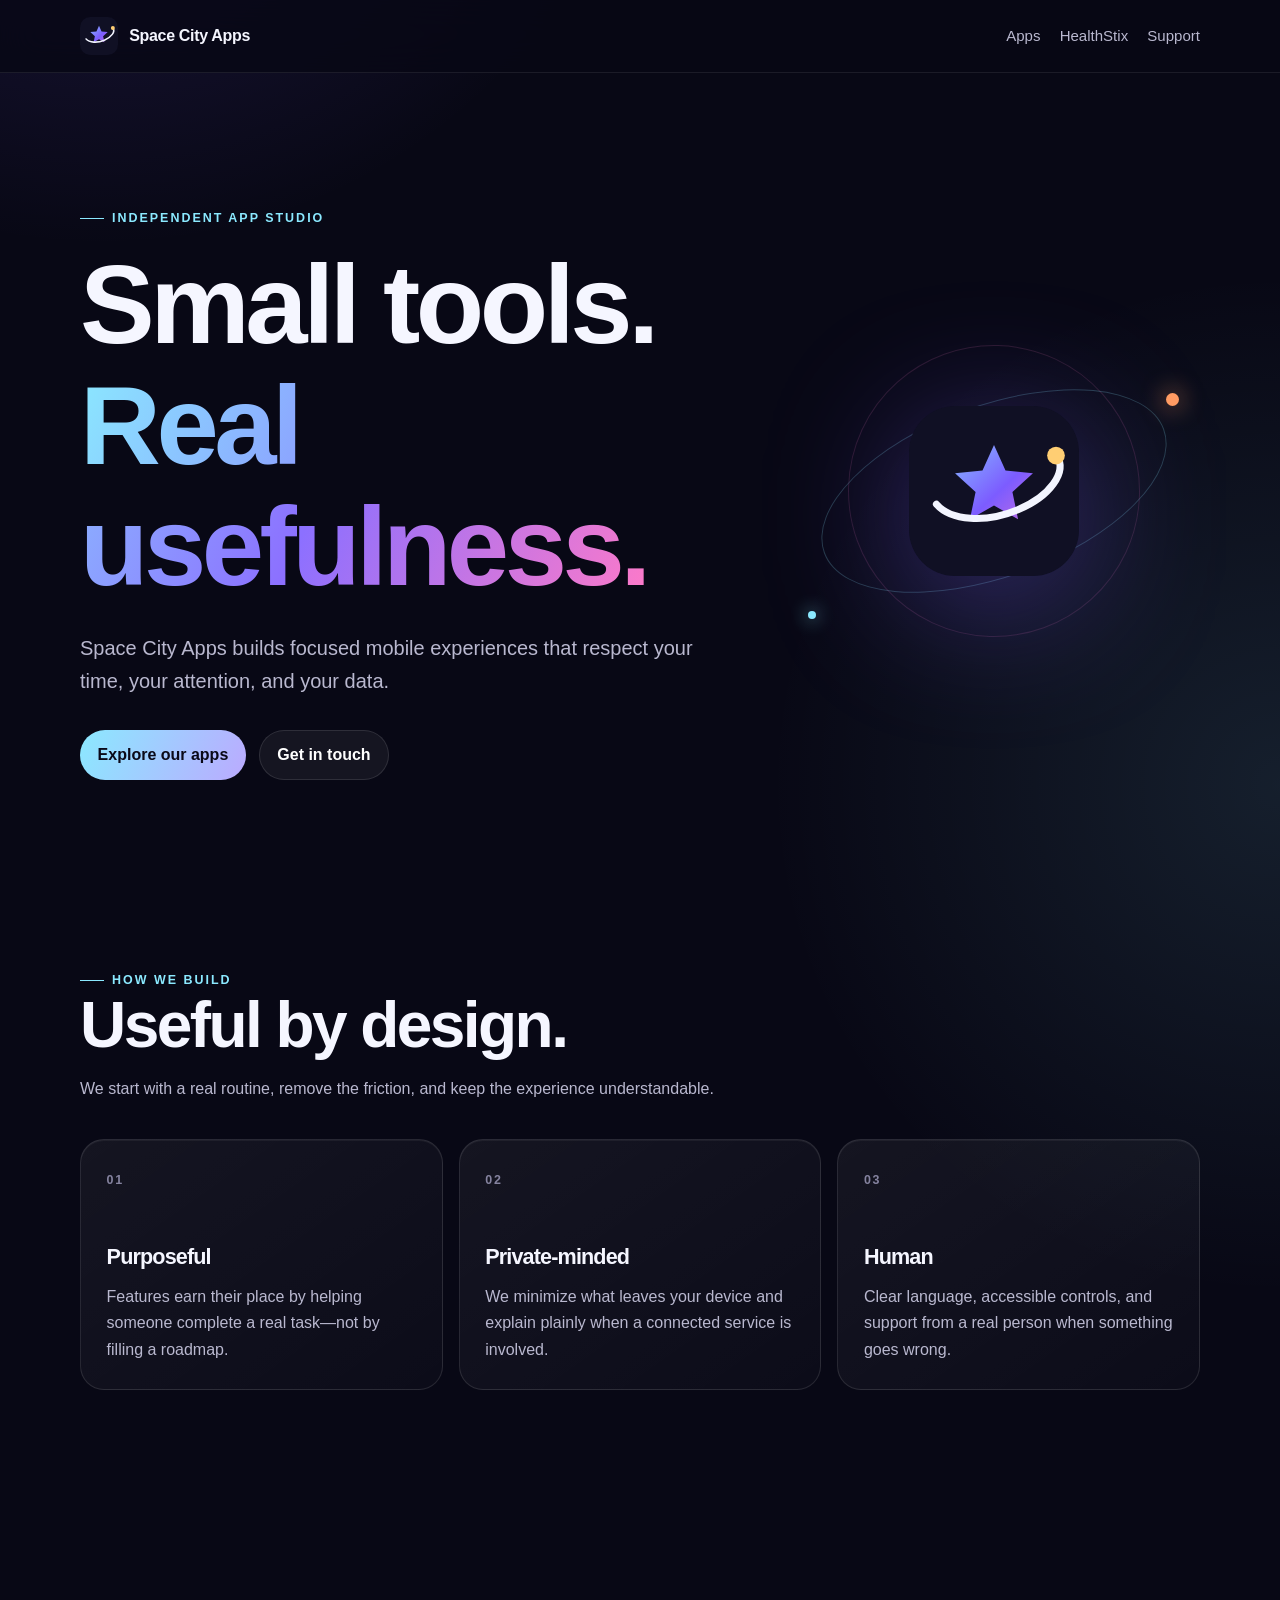
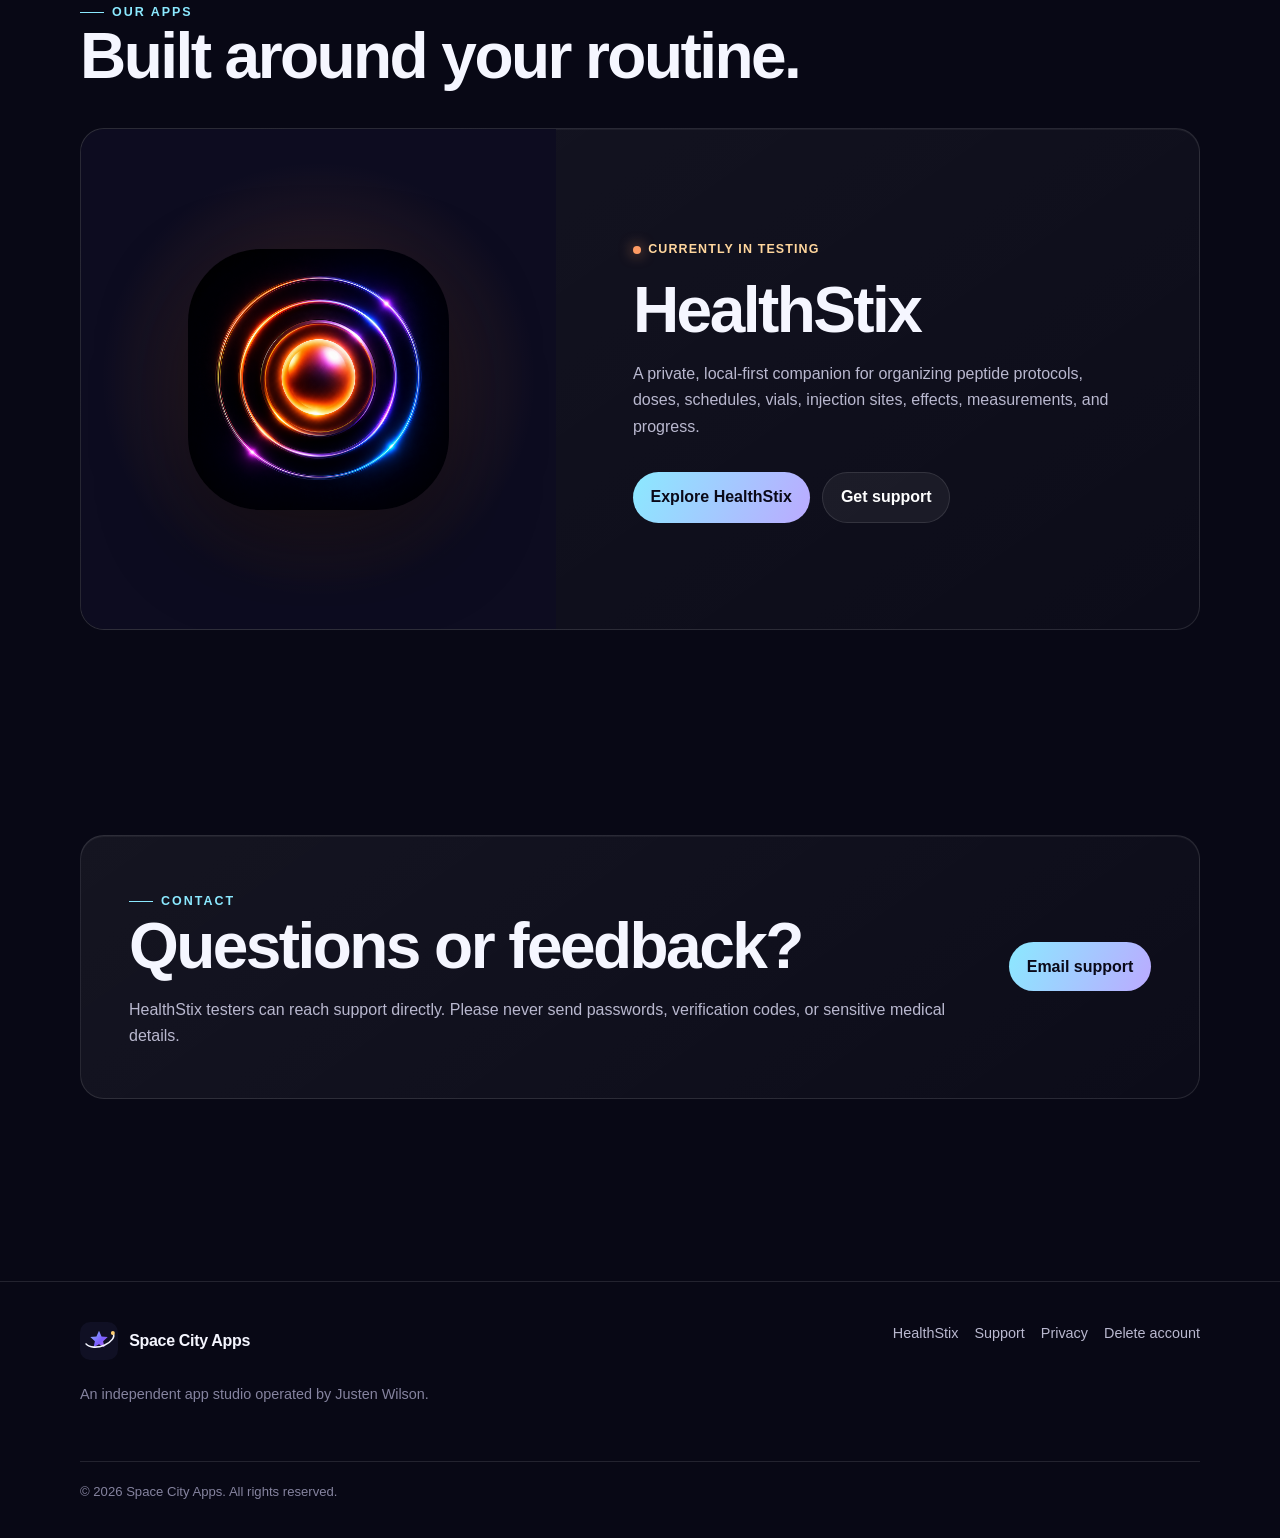
==== public/index.html @ 3821e0ef "Configure Cloudflare static asset deployment" ====
<!DOCTYPE html>
<html lang="en">
<head>
  <meta charset="utf-8">
  <meta name="viewport" content="width=device-width, initial-scale=1">
  <meta name="description" content="Space City Apps creates thoughtful mobile tools, including HealthStix, a private, local-first peptide tracking companion.">
  <meta name="theme-color" content="#080815">
  <title>Space City Apps — Thoughtful tools for real life</title>
  <link rel="icon" href="/assets/brand-mark.svg" type="image/svg+xml">
  <link rel="stylesheet" href="/assets/styles.css">
</head>
<body>
  <a class="skip-link" href="#main">Skip to content</a>
  <header class="site-header">
    <nav class="nav" aria-label="Main navigation">
      <a class="brand" href="/" aria-current="page"><img src="/assets/brand-mark.svg" alt=""><span>Space City Apps</span></a>
      <div class="nav-links"><a href="/#apps">Apps</a><a href="/healthstix/">HealthStix</a><a class="nav-support" href="/healthstix/support/">Support</a></div>
    </nav>
  </header>
  <main id="main">
    <section class="hero">
      <div class="wrap hero-grid">
        <div>
          <span class="eyebrow">Independent app studio</span>
          <h1>Small tools.<br><span class="gradient-text">Real usefulness.</span></h1>
          <p class="lede">Space City Apps builds focused mobile experiences that respect your time, your attention, and your data.</p>
          <div class="actions"><a class="button primary" href="#apps">Explore our apps</a><a class="button" href="mailto:healthstixsupport@gmail.com">Get in touch</a></div>
        </div>
        <div class="orbit-card" aria-hidden="true">
          <img class="hero-mark" src="/assets/brand-mark.svg" alt="">
          <span class="orb one"></span><span class="orb two"></span>
        </div>
      </div>
    </section>

    <section class="section" aria-labelledby="principles-title">
      <div class="wrap">
        <div class="section-head"><span class="eyebrow">How we build</span><h2 id="principles-title">Useful by design.</h2><p>We start with a real routine, remove the friction, and keep the experience understandable.</p></div>
        <div class="grid-3">
          <article class="card value-card"><span class="number">01</span><h3>Purposeful</h3><p>Features earn their place by helping someone complete a real task—not by filling a roadmap.</p></article>
          <article class="card value-card"><span class="number">02</span><h3>Private-minded</h3><p>We minimize what leaves your device and explain plainly when a connected service is involved.</p></article>
          <article class="card value-card"><span class="number">03</span><h3>Human</h3><p>Clear language, accessible controls, and support from a real person when something goes wrong.</p></article>
        </div>
      </div>
    </section>

    <section class="section" id="apps" aria-labelledby="apps-title">
      <div class="wrap">
        <div class="section-head"><span class="eyebrow">Our apps</span><h2 id="apps-title">Built around your routine.</h2></div>
        <article class="card app-card">
          <div class="app-visual"><img class="app-icon" src="/assets/healthstix-icon.png" alt="HealthStix app icon"></div>
          <div class="app-copy"><span class="status">Currently in testing</span><h2>HealthStix</h2><p>A private, local-first companion for organizing peptide protocols, doses, schedules, vials, injection sites, effects, measurements, and progress.</p><div class="actions"><a class="button primary" href="/healthstix/">Explore HealthStix</a><a class="button" href="/healthstix/support/">Get support</a></div></div>
        </article>
      </div>
    </section>

    <section class="section">
      <div class="wrap card contact-card"><div><span class="eyebrow">Contact</span><h2>Questions or feedback?</h2><p>HealthStix testers can reach support directly. Please never send passwords, verification codes, or sensitive medical details.</p></div><a class="button primary" href="mailto:healthstixsupport@gmail.com?subject=HealthStix%20support%20request">Email support</a></div>
    </section>
  </main>
  <footer class="site-footer"><div class="wrap footer-grid"><div><a class="brand" href="/"><img src="/assets/brand-mark.svg" alt=""><span>Space City Apps</span></a><p class="footer-copy">An independent app studio operated by Justen Wilson.</p></div><div class="footer-links"><a href="/healthstix/">HealthStix</a><a href="/healthstix/support/">Support</a><a href="/healthstix/privacy/">Privacy</a><a href="/healthstix/delete-account/">Delete account</a></div></div><div class="wrap legal-line">© <span data-year>2026</span> Space City Apps. All rights reserved.</div></footer>
  <script src="/assets/site.js" defer></script>
</body>
</html>
---- assets/styles.css ----
:root {
  color-scheme: dark;
  --ink: #f5f6ff;
  --muted: #b9b8cf;
  --faint: #85839f;
  --page: #080815;
  --surface: #111126;
  --surface-2: #171731;
  --line: rgba(255,255,255,.11);
  --cyan: #8be9ff;
  --violet: #8c70ff;
  --pink: #ff7ac8;
  --orange: #ff9b63;
  --max: 1120px;
  --radius: 24px;
  font-family: Inter, ui-sans-serif, -apple-system, BlinkMacSystemFont, "Segoe UI", sans-serif;
}

* { box-sizing: border-box; }
html { scroll-behavior: smooth; }
body {
  margin: 0;
  color: var(--ink);
  background:
    radial-gradient(circle at 8% -10%, rgba(124,92,255,.22), transparent 35rem),
    radial-gradient(circle at 100% 25%, rgba(139,233,255,.10), transparent 32rem),
    var(--page);
  font-size: 16px;
  line-height: 1.65;
  min-height: 100vh;
}

a { color: var(--cyan); text-underline-offset: .2em; }
a:hover { color: white; }
img { display: block; max-width: 100%; }
button, a { -webkit-tap-highlight-color: transparent; }
:focus-visible { outline: 3px solid var(--cyan); outline-offset: 4px; border-radius: 8px; }

.skip-link {
  position: fixed;
  z-index: 100;
  left: 1rem;
  top: -5rem;
  padding: .7rem 1rem;
  color: #080815;
  background: white;
  border-radius: 10px;
}
.skip-link:focus { top: 1rem; }

.site-header {
  position: sticky;
  z-index: 20;
  top: 0;
  border-bottom: 1px solid rgba(255,255,255,.08);
  background: rgba(8,8,21,.82);
  backdrop-filter: blur(18px);
}
.nav {
  width: min(calc(100% - 2rem), var(--max));
  min-height: 72px;
  margin-inline: auto;
  display: flex;
  align-items: center;
  justify-content: space-between;
  gap: 1rem;
}
.brand {
  display: inline-flex;
  align-items: center;
  gap: .7rem;
  color: var(--ink);
  font-weight: 750;
  letter-spacing: -.02em;
  text-decoration: none;
}
.brand img { width: 38px; height: 38px; }
.nav-links { display: flex; align-items: center; gap: 1.2rem; }
.nav-links a { color: var(--muted); font-size: .94rem; text-decoration: none; }
.nav-links a:hover, .nav-links a[aria-current="page"] { color: white; }

.wrap { width: min(calc(100% - 2rem), var(--max)); margin-inline: auto; }
.hero { padding: clamp(5rem, 10vw, 9rem) 0 5rem; }
.hero-grid { display: grid; grid-template-columns: 1.2fr .8fr; align-items: center; gap: clamp(2rem, 7vw, 6rem); }
.eyebrow {
  display: inline-flex;
  align-items: center;
  gap: .5rem;
  color: var(--cyan);
  font-size: .78rem;
  font-weight: 800;
  letter-spacing: .16em;
  text-transform: uppercase;
}
.eyebrow::before { content: ""; width: 24px; height: 1px; background: currentColor; }
h1, h2, h3 { line-height: 1.08; letter-spacing: -.04em; margin: 0; }
h1 { max-width: 900px; margin-top: 1rem; font-size: clamp(3.2rem, 9vw, 7rem); }
h2 { font-size: clamp(2.2rem, 5vw, 4rem); }
h3 { font-size: 1.35rem; }
.gradient-text { background: linear-gradient(115deg, var(--cyan), var(--violet) 55%, var(--pink)); background-clip: text; color: transparent; }
.lede { max-width: 690px; margin: 1.5rem 0 0; color: var(--muted); font-size: clamp(1.05rem, 2vw, 1.25rem); }
.actions { display: flex; flex-wrap: wrap; gap: .8rem; margin-top: 2rem; }
.button {
  min-height: 48px;
  display: inline-flex;
  align-items: center;
  justify-content: center;
  gap: .5rem;
  padding: .7rem 1.1rem;
  border: 1px solid var(--line);
  border-radius: 999px;
  color: white;
  background: rgba(255,255,255,.055);
  font-weight: 700;
  text-decoration: none;
}
.button.primary { color: #0a0918; border: 0; background: linear-gradient(115deg, var(--cyan), #bbaaff); }
.button:hover { color: white; border-color: rgba(255,255,255,.3); transform: translateY(-1px); }
.button.primary:hover { color: #0a0918; filter: brightness(1.06); }

.orbit-card {
  position: relative;
  min-height: 390px;
  display: grid;
  place-items: center;
}
.orbit-card::before, .orbit-card::after {
  content: "";
  position: absolute;
  border: 1px solid rgba(139,233,255,.22);
  border-radius: 50%;
  transform: rotate(-20deg);
}
.orbit-card::before { width: 360px; height: 170px; }
.orbit-card::after { width: 290px; height: 290px; border-color: rgba(255,122,200,.14); }
.hero-mark { position: relative; z-index: 2; width: 170px; filter: drop-shadow(0 24px 70px rgba(124,92,255,.4)); }
.orb { position: absolute; z-index: 3; width: 13px; height: 13px; border-radius: 50%; background: var(--orange); box-shadow: 0 0 24px var(--orange); }
.orb.one { top: 25%; right: 5%; }
.orb.two { bottom: 17%; left: 5%; width: 8px; height: 8px; background: var(--cyan); box-shadow: 0 0 18px var(--cyan); }

.section { padding: clamp(4rem, 8vw, 7rem) 0; }
.section-head { max-width: 720px; margin-bottom: 2.3rem; }
.section-head p { color: var(--muted); margin: 1rem 0 0; }
.grid-3 { display: grid; grid-template-columns: repeat(3, 1fr); gap: 1rem; }
.card {
  border: 1px solid var(--line);
  border-radius: var(--radius);
  background: linear-gradient(145deg, rgba(255,255,255,.055), rgba(255,255,255,.018));
  box-shadow: inset 0 1px rgba(255,255,255,.05);
}
.value-card { min-height: 240px; padding: 1.6rem; }
.value-card .number { color: var(--faint); font-size: .78rem; font-weight: 800; letter-spacing: .14em; }
.value-card h3 { margin-top: 3.3rem; }
.value-card p { color: var(--muted); margin-bottom: 0; }

.app-card { overflow: hidden; display: grid; grid-template-columns: .85fr 1.15fr; }
.app-visual { min-height: 500px; padding: clamp(1.5rem, 4vw, 3.5rem); display: grid; place-items: center; background: radial-gradient(circle, rgba(255,140,66,.22), transparent 63%), #0d0c20; }
.app-icon { width: min(280px, 70%); border-radius: 28%; box-shadow: 0 35px 90px rgba(0,0,0,.45); }
.app-copy { padding: clamp(2rem, 6vw, 5rem); align-self: center; }
.app-copy p { color: var(--muted); }
.status {
  display: inline-flex;
  gap: .45rem;
  align-items: center;
  margin-bottom: 1rem;
  color: #ffd69d;
  font-size: .78rem;
  font-weight: 750;
  letter-spacing: .09em;
  text-transform: uppercase;
}
.status::before { content: ""; width: 8px; height: 8px; border-radius: 50%; background: var(--orange); box-shadow: 0 0 14px rgba(255,155,99,.8); }

.page-hero { padding: clamp(4rem, 8vw, 7rem) 0 3rem; }
.page-hero h1 { font-size: clamp(2.7rem, 7vw, 5.3rem); }
.breadcrumbs { display: flex; flex-wrap: wrap; gap: .45rem; color: var(--faint); font-size: .9rem; }
.breadcrumbs a { color: var(--muted); }

.product-hero { display: grid; grid-template-columns: 1.1fr .9fr; gap: clamp(2rem, 6vw, 5rem); align-items: center; }
.product-lockup { display: flex; align-items: center; gap: 1rem; margin-bottom: 1.3rem; }
.product-lockup img { width: 78px; border-radius: 23%; }
.product-lockup strong { display: block; font-size: 1.2rem; }
.product-lockup span { color: var(--muted); }
.feature-art { border-radius: var(--radius); border: 1px solid var(--line); overflow: hidden; box-shadow: 0 30px 90px rgba(0,0,0,.35); }

.feature-grid { display: grid; grid-template-columns: repeat(2, 1fr); gap: 1rem; }
.feature { padding: 1.5rem; }
.feature span { display: inline-grid; place-items: center; width: 38px; height: 38px; margin-bottom: 2rem; border-radius: 12px; color: #090817; background: linear-gradient(135deg, var(--cyan), #cabaff); font-weight: 900; }
.feature p { margin-bottom: 0; color: var(--muted); }

.screens { display: flex; gap: 1.2rem; overflow-x: auto; padding: 1rem max(1rem, calc((100vw - var(--max)) / 2)) 2rem; scroll-snap-type: x mandatory; scrollbar-color: var(--violet) transparent; }
.phone-shot { flex: 0 0 min(290px, 76vw); margin: 0; padding: 9px; border: 1px solid var(--line); border-radius: 31px; background: #15152b; box-shadow: 0 25px 65px rgba(0,0,0,.28); scroll-snap-align: center; }
.phone-shot img { width: 100%; border-radius: 23px; }

.content-layout { display: grid; grid-template-columns: 240px minmax(0, 760px); gap: clamp(2rem, 7vw, 6rem); align-items: start; }
.side-nav { position: sticky; top: 100px; padding: 1rem; }
.side-nav a { display: block; padding: .45rem .7rem; color: var(--muted); font-size: .9rem; text-decoration: none; border-radius: 8px; }
.side-nav a:hover { color: white; background: rgba(255,255,255,.05); }
.prose { min-width: 0; overflow-wrap: anywhere; }
.prose h2 { margin: 3.8rem 0 1rem; font-size: clamp(1.7rem, 4vw, 2.4rem); }
.prose h2:first-child { margin-top: 0; }
.prose h3 { margin-top: 2rem; letter-spacing: -.02em; }
.prose p, .prose li { color: #ceccdd; }
.prose strong { color: white; }
.prose table { width: 100%; display: block; overflow-x: auto; border-collapse: collapse; margin: 1.5rem 0; font-size: .94rem; }
.prose th, .prose td { padding: .85rem; border: 1px solid var(--line); text-align: left; vertical-align: top; }
.prose th { color: white; background: rgba(255,255,255,.05); }
.notice { padding: 1.2rem 1.3rem; border-left: 3px solid var(--cyan); border-radius: 0 14px 14px 0; background: rgba(139,233,255,.07); }

.faq-list { display: grid; gap: .7rem; }
details { border: 1px solid var(--line); border-radius: 16px; background: rgba(255,255,255,.035); }
summary { cursor: pointer; padding: 1rem 1.2rem; color: white; font-weight: 700; }
details p { padding: 0 1.2rem 1rem; margin: 0; color: var(--muted); }
.plus-label { color: var(--cyan); font-size: .72rem; letter-spacing: .08em; text-transform: uppercase; }

.contact-card { padding: clamp(1.5rem, 5vw, 3rem); display: grid; grid-template-columns: 1fr auto; align-items: center; gap: 2rem; }
.contact-card p { color: var(--muted); margin-bottom: 0; }

.site-footer { margin-top: 5rem; border-top: 1px solid var(--line); }
.footer-grid { padding: 2.5rem 0; display: grid; grid-template-columns: 1fr auto; gap: 2rem; align-items: start; }
.footer-copy { max-width: 520px; color: var(--faint); font-size: .9rem; }
.footer-links { display: flex; flex-wrap: wrap; justify-content: flex-end; gap: 1rem; }
.footer-links a { color: var(--muted); font-size: .9rem; text-decoration: none; }
.legal-line { padding: 1.2rem 0 2.2rem; border-top: 1px solid var(--line); color: var(--faint); font-size: .82rem; }

@media (max-width: 800px) {
  .hero-grid, .product-hero, .app-card, .content-layout { grid-template-columns: 1fr; }
  .orbit-card { min-height: 260px; }
  .orbit-card::before { width: 300px; height: 140px; }
  .orbit-card::after { width: 225px; height: 225px; }
  .hero-mark { width: 130px; }
  .app-visual { min-height: 360px; }
  .side-nav { display: none; }
}

@media (max-width: 620px) {
  .nav { min-height: 64px; }
  .nav-links a:not(.nav-support) { display: none; }
  .grid-3, .feature-grid { grid-template-columns: 1fr; }
  .contact-card, .footer-grid { grid-template-columns: 1fr; }
  .footer-links { justify-content: flex-start; }
  .hero { padding-top: 4rem; }
  .orbit-card { overflow: hidden; }
}

@media (prefers-reduced-motion: reduce) {
  *, *::before, *::after { scroll-behavior: auto !important; transition: none !important; }
}
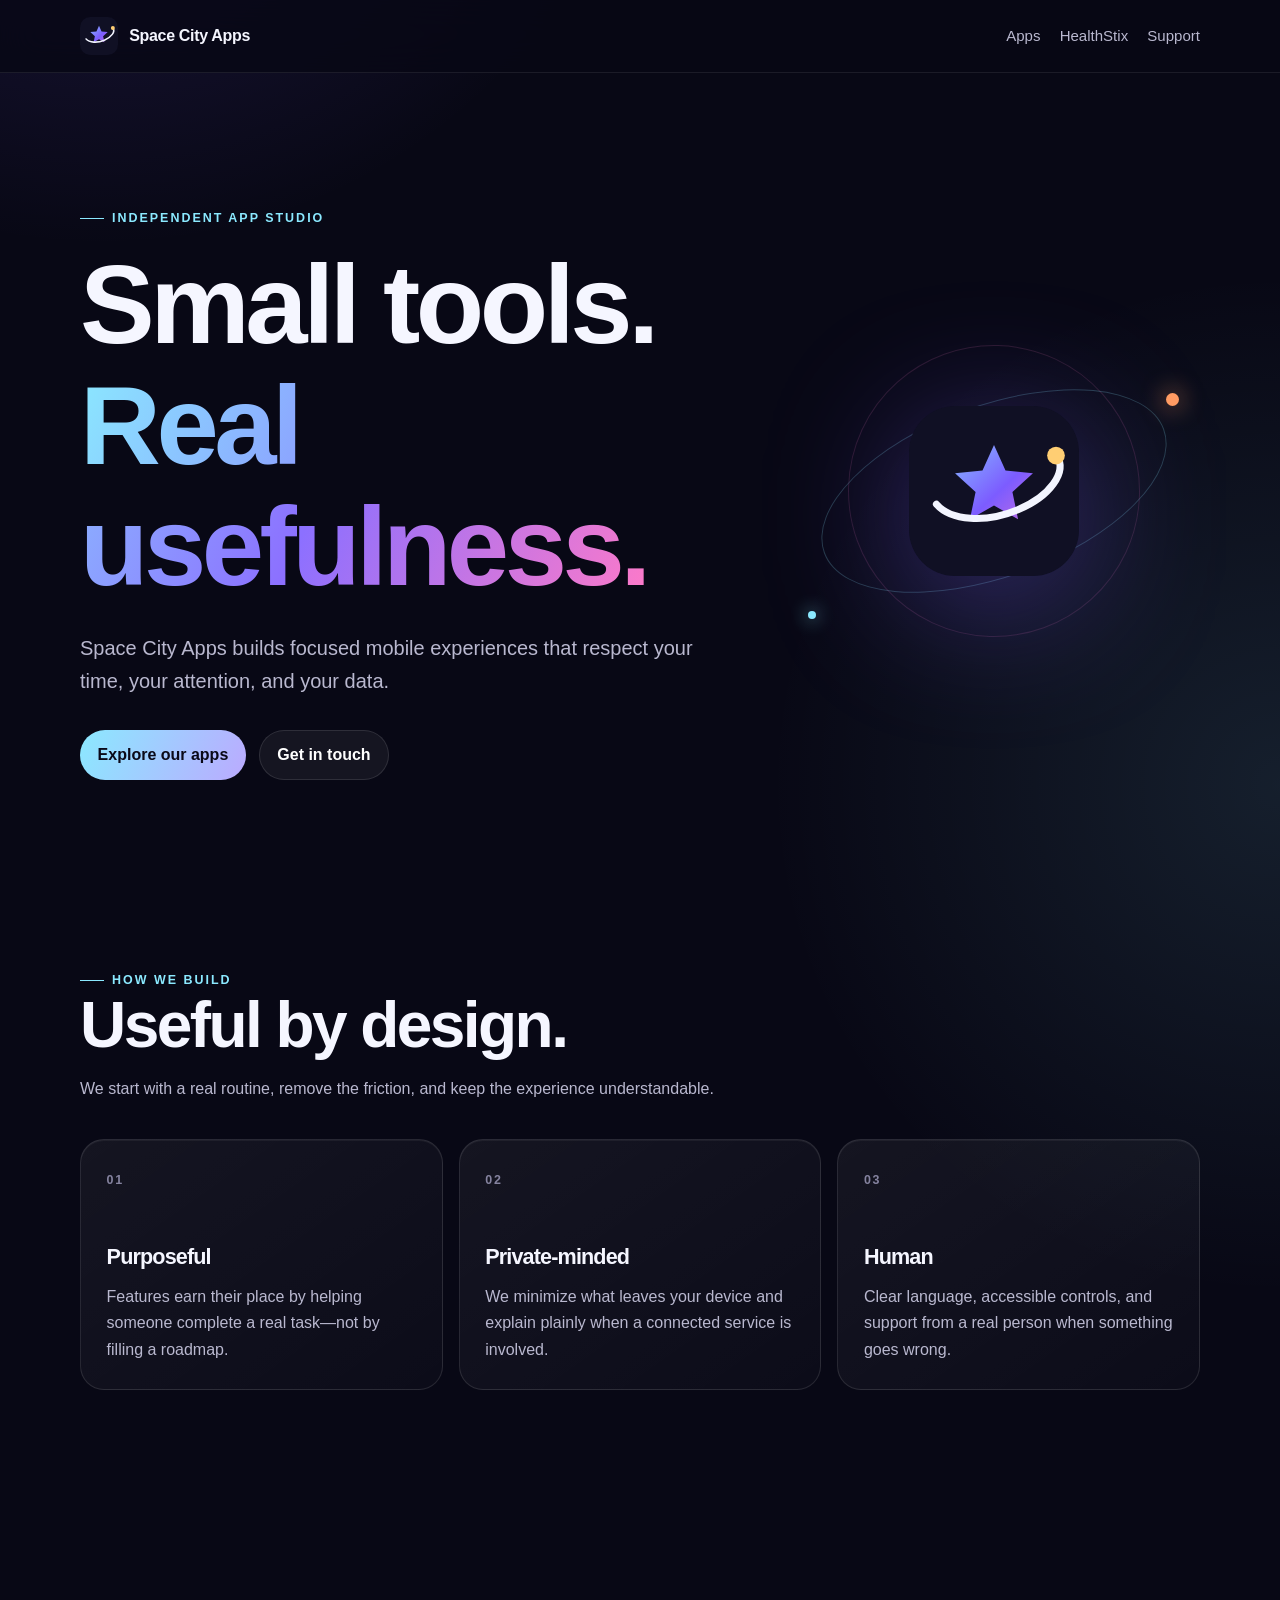
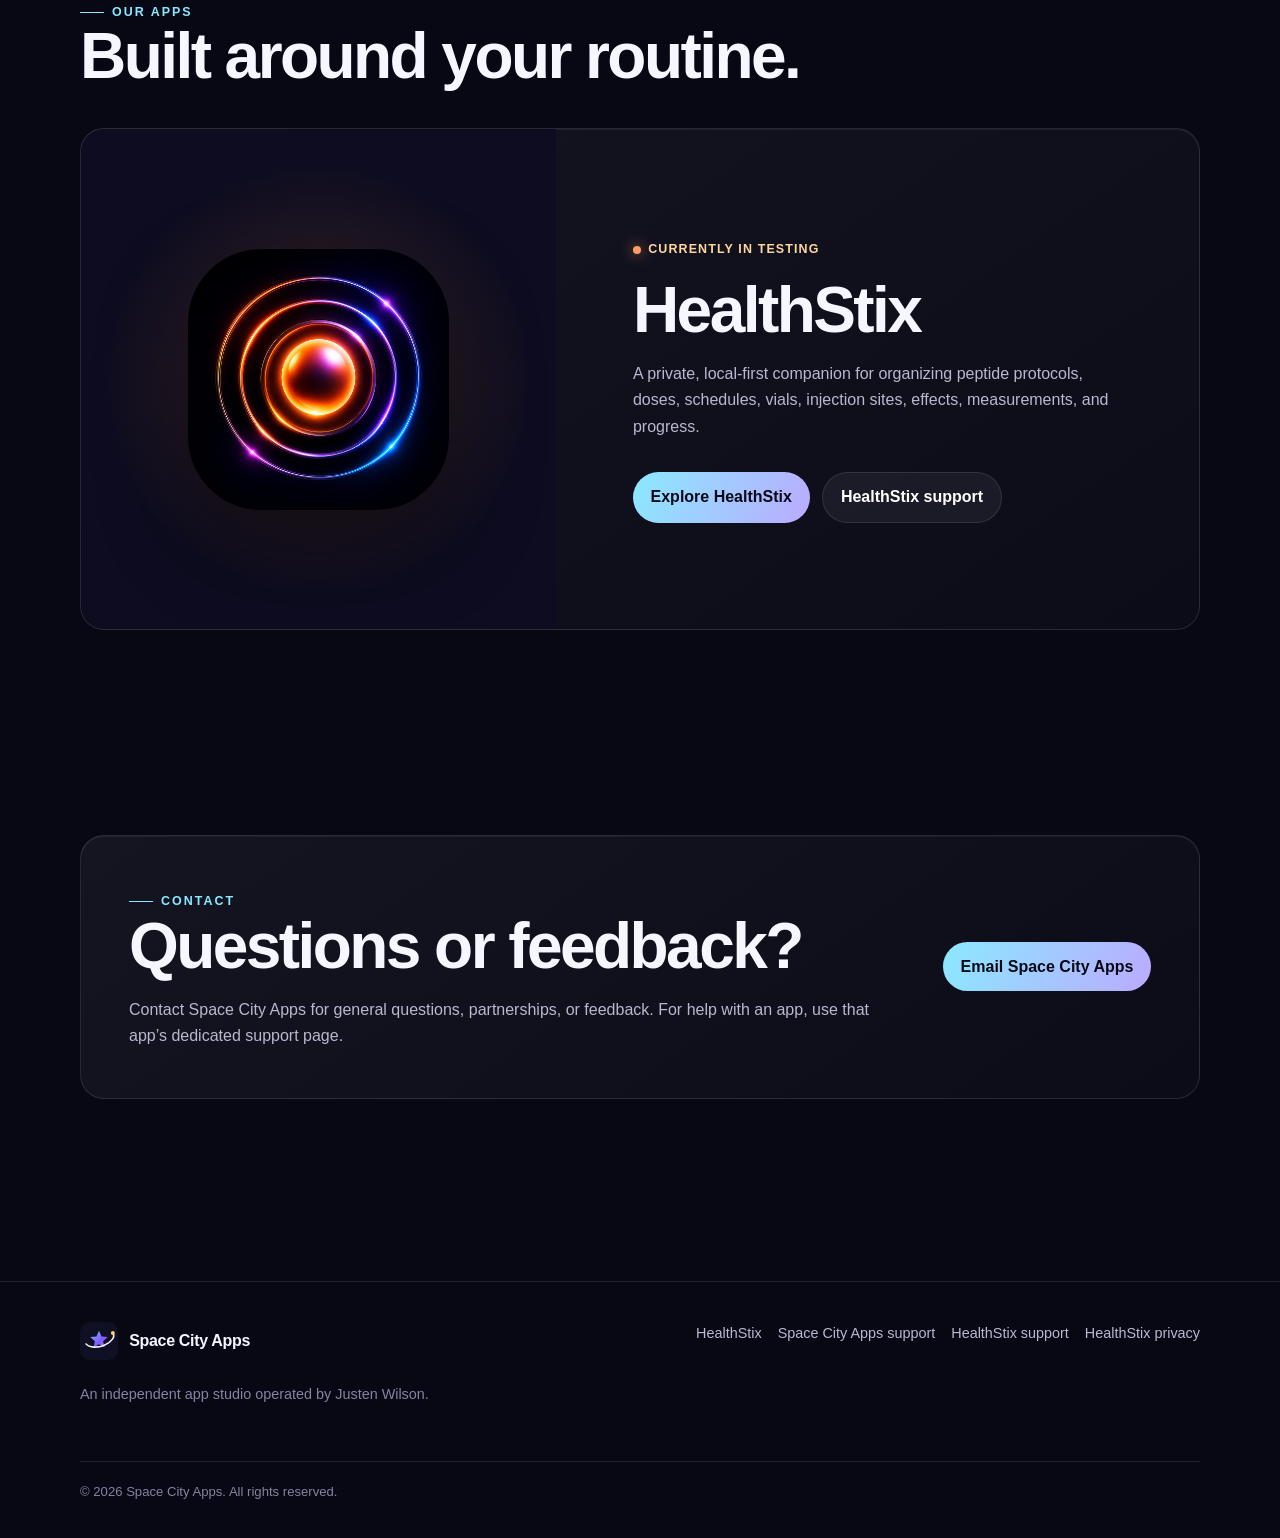
==== commit 9b252f91: "Separate studio and HealthStix support routes" ====
--- a/public/index.html
+++ b/public/index.html
@@ -14,7 +14,7 @@
   <header class="site-header">
     <nav class="nav" aria-label="Main navigation">
       <a class="brand" href="/" aria-current="page"><img src="/assets/brand-mark.svg" alt=""><span>Space City Apps</span></a>
-      <div class="nav-links"><a href="/#apps">Apps</a><a href="/healthstix/">HealthStix</a><a class="nav-support" href="/healthstix/support/">Support</a></div>
+      <div class="nav-links"><a href="/#apps">Apps</a><a href="/healthstix/">HealthStix</a><a class="nav-support" href="/support/">Support</a></div>
     </nav>
   </header>
   <main id="main">
@@ -24,7 +24,7 @@
           <span class="eyebrow">Independent app studio</span>
           <h1>Small tools.<br><span class="gradient-text">Real usefulness.</span></h1>
           <p class="lede">Space City Apps builds focused mobile experiences that respect your time, your attention, and your data.</p>
-          <div class="actions"><a class="button primary" href="#apps">Explore our apps</a><a class="button" href="mailto:healthstixsupport@gmail.com">Get in touch</a></div>
+          <div class="actions"><a class="button primary" href="#apps">Explore our apps</a><a class="button" href="mailto:hello@spacecityapps.com">Get in touch</a></div>
         </div>
         <div class="orbit-card" aria-hidden="true">
           <img class="hero-mark" src="/assets/brand-mark.svg" alt="">
@@ -49,16 +49,16 @@
         <div class="section-head"><span class="eyebrow">Our apps</span><h2 id="apps-title">Built around your routine.</h2></div>
         <article class="card app-card">
           <div class="app-visual"><img class="app-icon" src="/assets/healthstix-icon.png" alt="HealthStix app icon"></div>
-          <div class="app-copy"><span class="status">Currently in testing</span><h2>HealthStix</h2><p>A private, local-first companion for organizing peptide protocols, doses, schedules, vials, injection sites, effects, measurements, and progress.</p><div class="actions"><a class="button primary" href="/healthstix/">Explore HealthStix</a><a class="button" href="/healthstix/support/">Get support</a></div></div>
+          <div class="app-copy"><span class="status">Currently in testing</span><h2>HealthStix</h2><p>A private, local-first companion for organizing peptide protocols, doses, schedules, vials, injection sites, effects, measurements, and progress.</p><div class="actions"><a class="button primary" href="/healthstix/">Explore HealthStix</a><a class="button" href="/healthstix/support/">HealthStix support</a></div></div>
         </article>
       </div>
     </section>
 
     <section class="section">
-      <div class="wrap card contact-card"><div><span class="eyebrow">Contact</span><h2>Questions or feedback?</h2><p>HealthStix testers can reach support directly. Please never send passwords, verification codes, or sensitive medical details.</p></div><a class="button primary" href="mailto:healthstixsupport@gmail.com?subject=HealthStix%20support%20request">Email support</a></div>
+      <div class="wrap card contact-card"><div><span class="eyebrow">Contact</span><h2>Questions or feedback?</h2><p>Contact Space City Apps for general questions, partnerships, or feedback. For help with an app, use that app’s dedicated support page.</p></div><a class="button primary" href="mailto:support@spacecityapps.com?subject=Space%20City%20Apps%20support">Email Space City Apps</a></div>
     </section>
   </main>
-  <footer class="site-footer"><div class="wrap footer-grid"><div><a class="brand" href="/"><img src="/assets/brand-mark.svg" alt=""><span>Space City Apps</span></a><p class="footer-copy">An independent app studio operated by Justen Wilson.</p></div><div class="footer-links"><a href="/healthstix/">HealthStix</a><a href="/healthstix/support/">Support</a><a href="/healthstix/privacy/">Privacy</a><a href="/healthstix/delete-account/">Delete account</a></div></div><div class="wrap legal-line">© <span data-year>2026</span> Space City Apps. All rights reserved.</div></footer>
+  <footer class="site-footer"><div class="wrap footer-grid"><div><a class="brand" href="/"><img src="/assets/brand-mark.svg" alt=""><span>Space City Apps</span></a><p class="footer-copy">An independent app studio operated by Justen Wilson.</p></div><div class="footer-links"><a href="/healthstix/">HealthStix</a><a href="/support/">Space City Apps support</a><a href="/healthstix/support/">HealthStix support</a><a href="/healthstix/privacy/">HealthStix privacy</a></div></div><div class="wrap legal-line">© <span data-year>2026</span> Space City Apps. All rights reserved.</div></footer>
   <script src="/assets/site.js" defer></script>
 </body>
 </html>
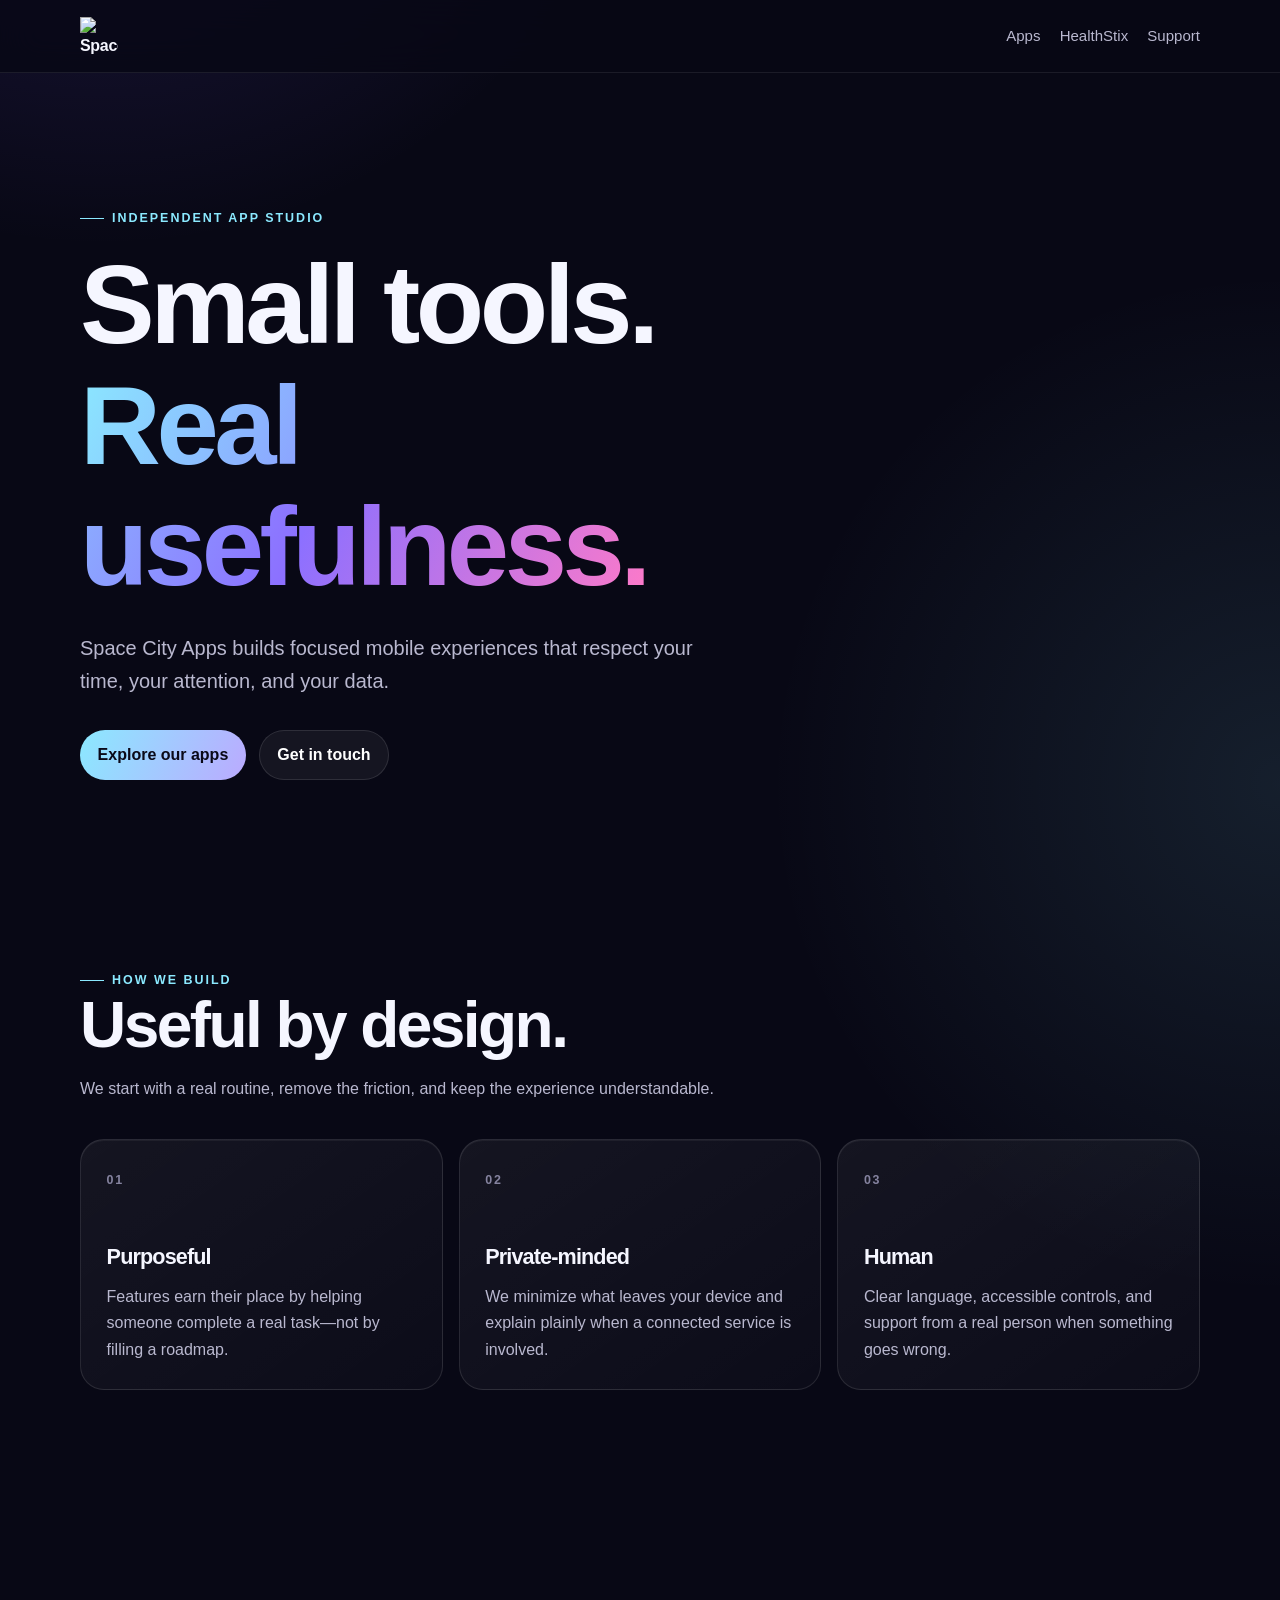
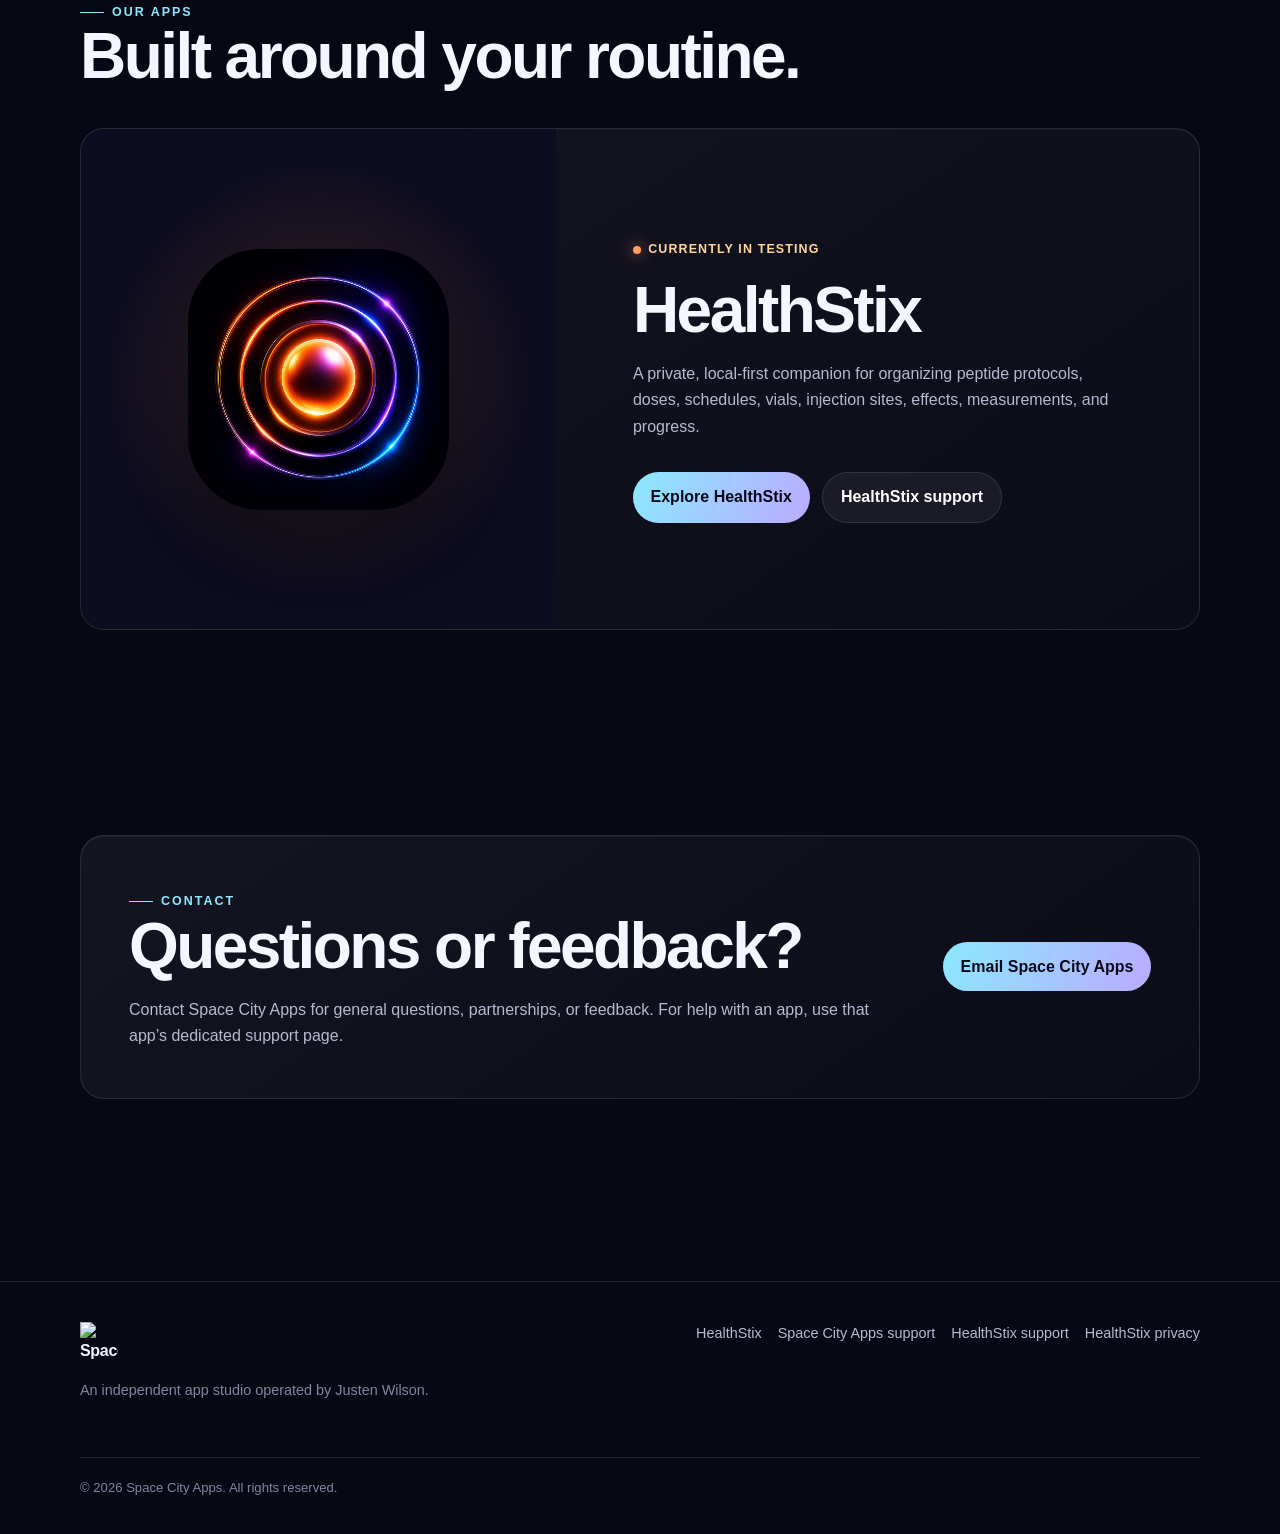
==== commit 71d88be3: "Apply Space City Apps production branding" ====
--- a/public/index.html
+++ b/public/index.html
@@ -4,16 +4,26 @@
   <meta charset="utf-8">
   <meta name="viewport" content="width=device-width, initial-scale=1">
   <meta name="description" content="Space City Apps creates thoughtful mobile tools, including HealthStix, a private, local-first peptide tracking companion.">
-  <meta name="theme-color" content="#080815">
+  <meta name="theme-color" content="#0B0F17">
+  <meta property="og:type" content="website">
+  <meta property="og:title" content="Space City Apps">
+  <meta property="og:description" content="Small tools. Real usefulness.">
+  <meta property="og:url" content="https://spacecityapps.com/">
+  <meta property="og:image" content="https://spacecityapps.com/assets/space_city_apps_open_graph_1200x630.png">
+  <meta name="twitter:card" content="summary_large_image">
   <title>Space City Apps — Thoughtful tools for real life</title>
-  <link rel="icon" href="/assets/brand-mark.svg" type="image/svg+xml">
+  <link rel="icon" href="/favicon.ico" sizes="any">
+  <link rel="icon" href="/favicon_32.png" type="image/png" sizes="32x32">
+  <link rel="icon" href="/favicon_16.png" type="image/png" sizes="16x16">
+  <link rel="apple-touch-icon" href="/apple_touch_icon.png">
+  <link rel="manifest" href="/site.webmanifest">
   <link rel="stylesheet" href="/assets/styles.css">
 </head>
 <body>
   <a class="skip-link" href="#main">Skip to content</a>
   <header class="site-header">
     <nav class="nav" aria-label="Main navigation">
-      <a class="brand" href="/" aria-current="page"><img src="/assets/brand-mark.svg" alt=""><span>Space City Apps</span></a>
+      <a class="brand" href="/" aria-current="page"><img src="/assets/space_city_apps_horizontal_2400.png" alt="Space City Apps"></a>
       <div class="nav-links"><a href="/#apps">Apps</a><a href="/healthstix/">HealthStix</a><a class="nav-support" href="/support/">Support</a></div>
     </nav>
   </header>
@@ -26,10 +36,7 @@
           <p class="lede">Space City Apps builds focused mobile experiences that respect your time, your attention, and your data.</p>
           <div class="actions"><a class="button primary" href="#apps">Explore our apps</a><a class="button" href="mailto:hello@spacecityapps.com">Get in touch</a></div>
         </div>
-        <div class="orbit-card" aria-hidden="true">
-          <img class="hero-mark" src="/assets/brand-mark.svg" alt="">
-          <span class="orb one"></span><span class="orb two"></span>
-        </div>
+        <div class="brand-hero" aria-hidden="true"><img src="/assets/space_city_apps_primary_2048.png" alt=""></div>
       </div>
     </section>
 
@@ -58,7 +65,7 @@
       <div class="wrap card contact-card"><div><span class="eyebrow">Contact</span><h2>Questions or feedback?</h2><p>Contact Space City Apps for general questions, partnerships, or feedback. For help with an app, use that app’s dedicated support page.</p></div><a class="button primary" href="mailto:support@spacecityapps.com?subject=Space%20City%20Apps%20support">Email Space City Apps</a></div>
     </section>
   </main>
-  <footer class="site-footer"><div class="wrap footer-grid"><div><a class="brand" href="/"><img src="/assets/brand-mark.svg" alt=""><span>Space City Apps</span></a><p class="footer-copy">An independent app studio operated by Justen Wilson.</p></div><div class="footer-links"><a href="/healthstix/">HealthStix</a><a href="/support/">Space City Apps support</a><a href="/healthstix/support/">HealthStix support</a><a href="/healthstix/privacy/">HealthStix privacy</a></div></div><div class="wrap legal-line">© <span data-year>2026</span> Space City Apps. All rights reserved.</div></footer>
+  <footer class="site-footer"><div class="wrap footer-grid"><div><a class="brand" href="/"><img src="/assets/space_city_apps_horizontal_2400.png" alt="Space City Apps"></a><p class="footer-copy">An independent app studio operated by Justen Wilson.</p></div><div class="footer-links"><a href="/healthstix/">HealthStix</a><a href="/support/">Space City Apps support</a><a href="/healthstix/support/">HealthStix support</a><a href="/healthstix/privacy/">HealthStix privacy</a></div></div><div class="wrap legal-line">© <span data-year>2026</span> Space City Apps. All rights reserved.</div></footer>
   <script src="/assets/site.js" defer></script>
 </body>
 </html>
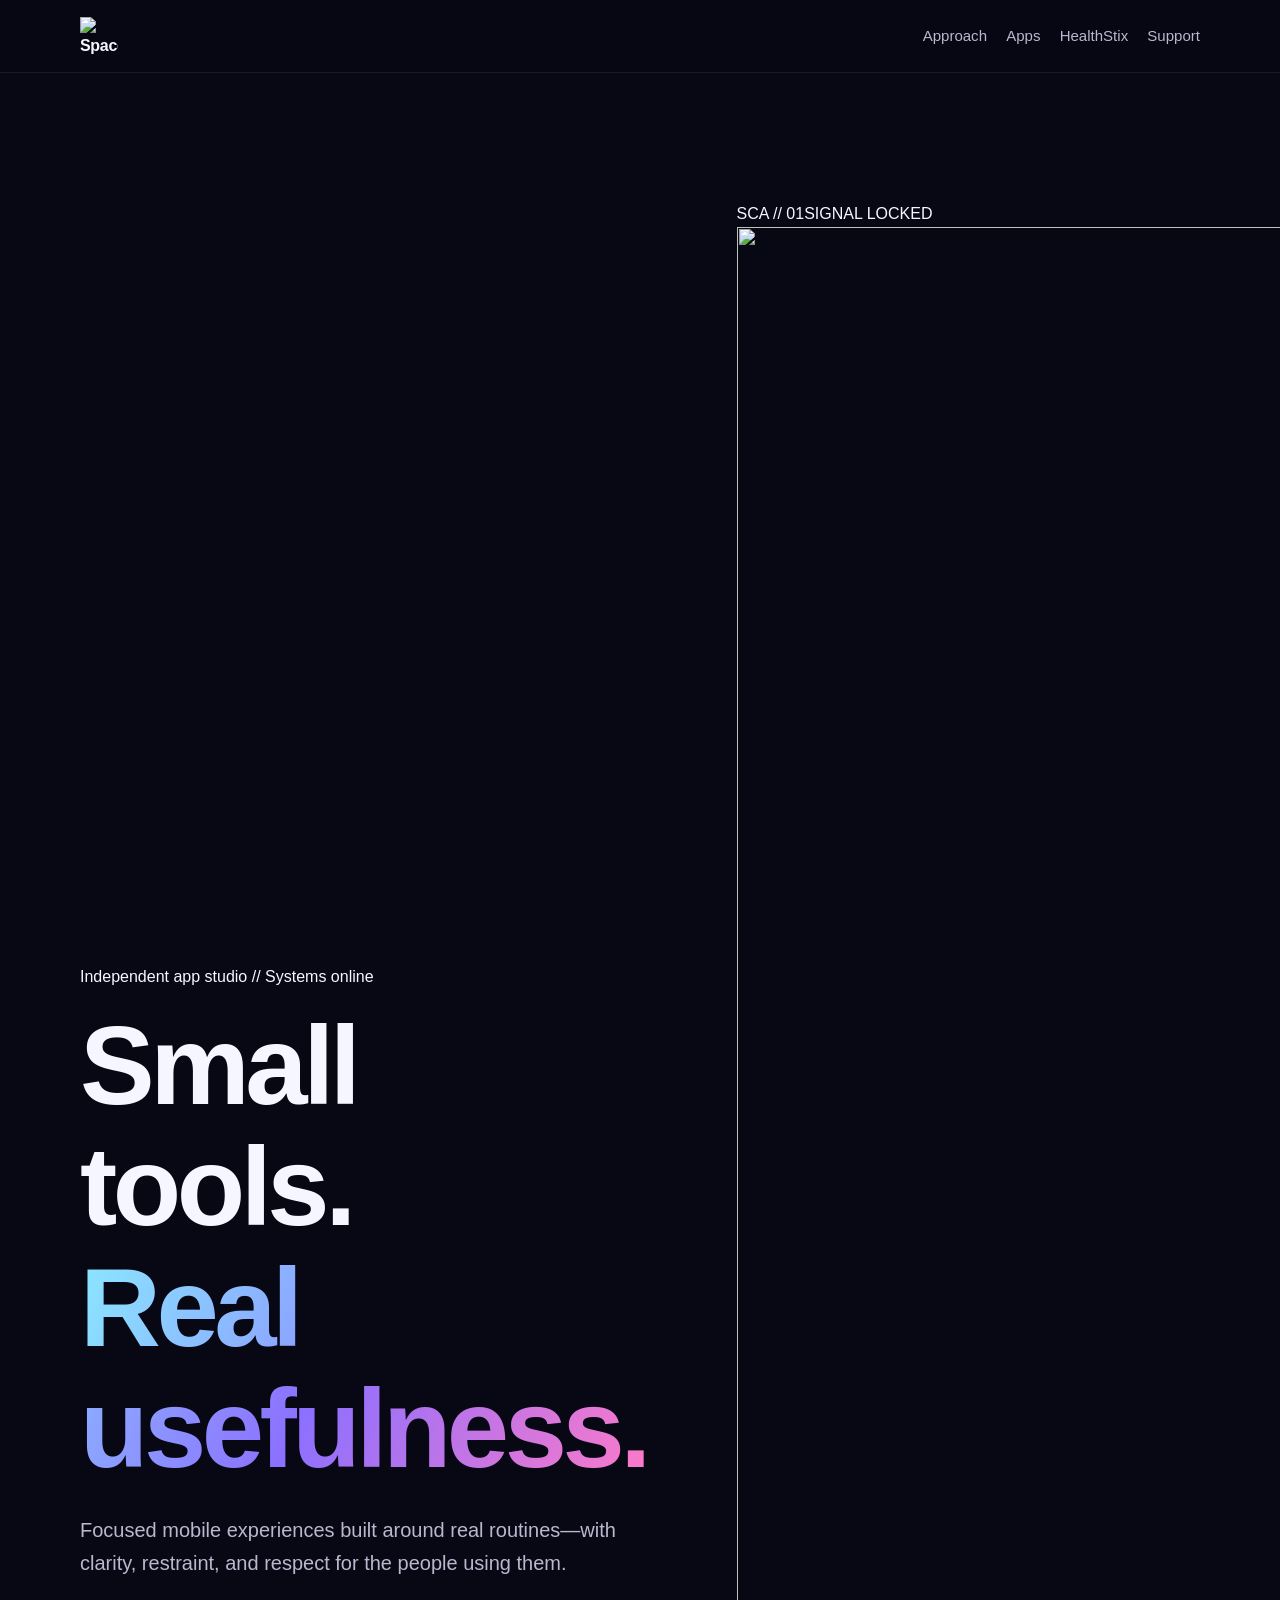
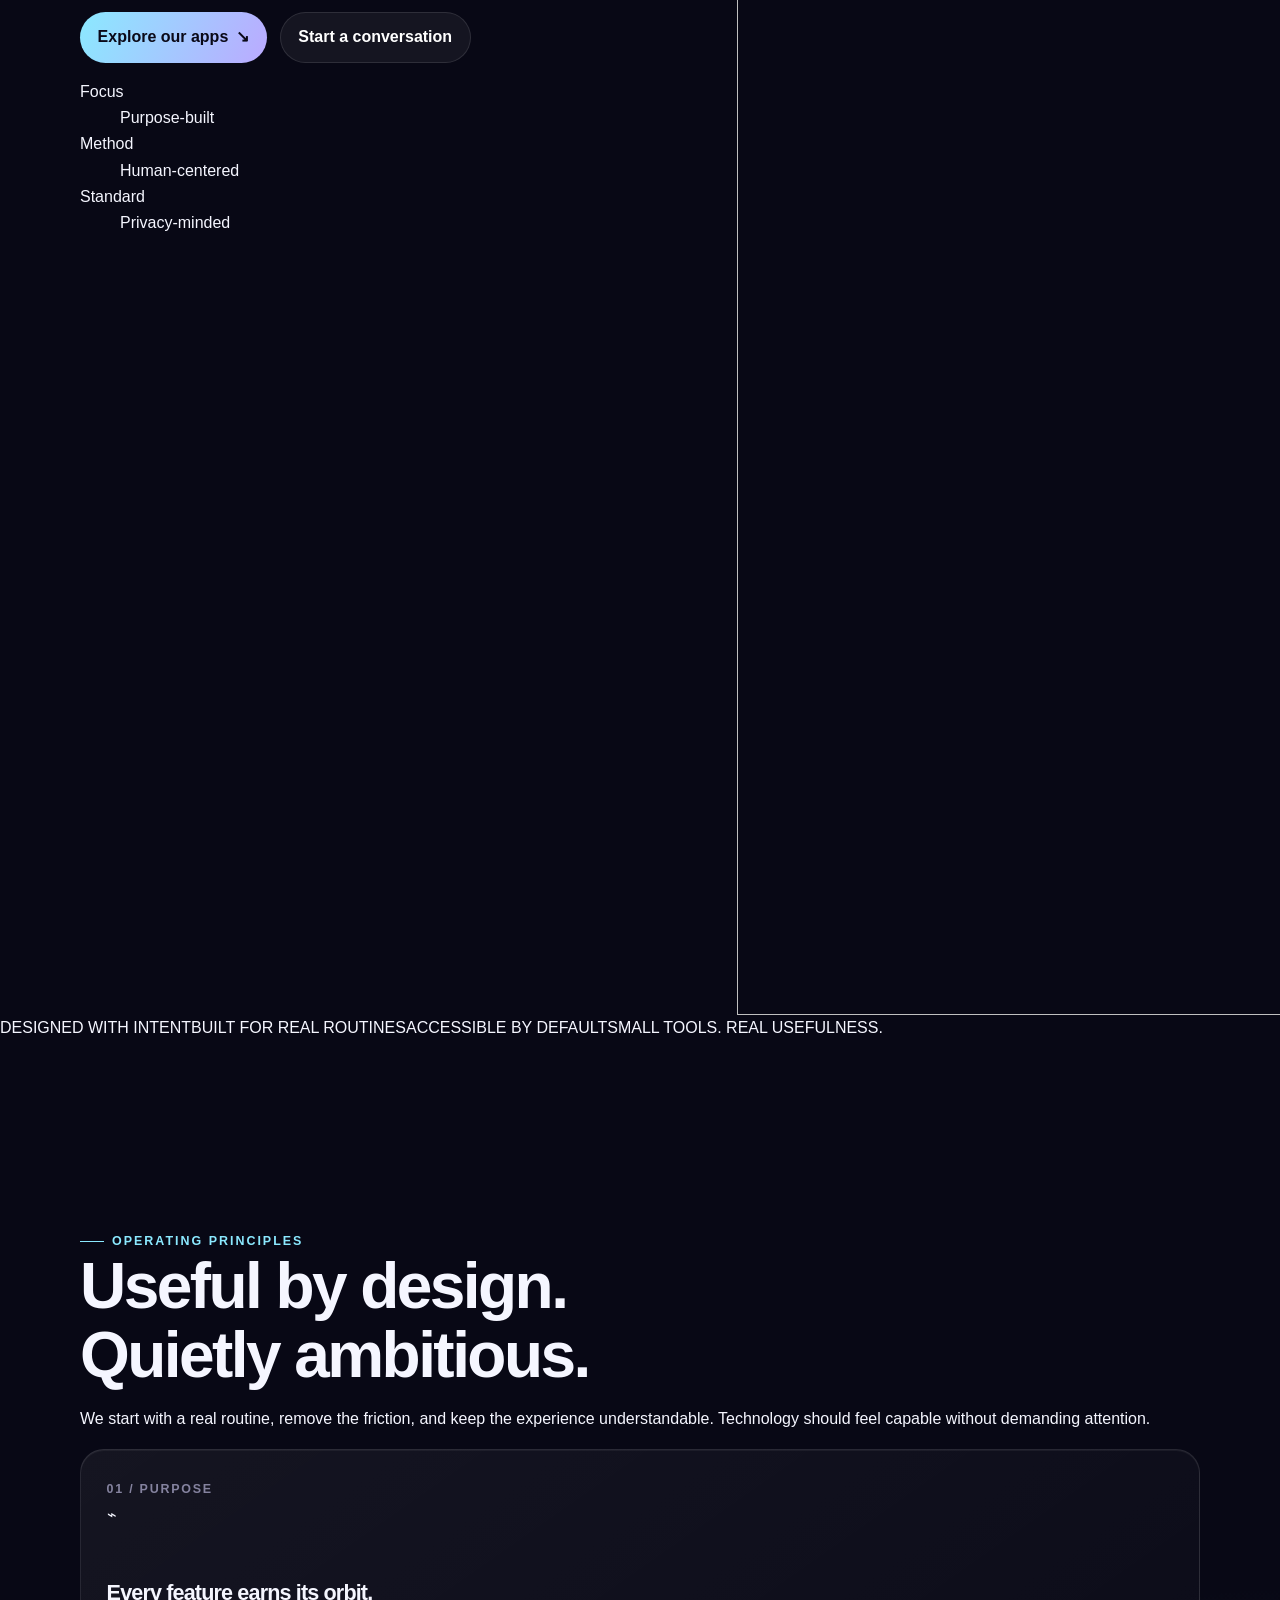
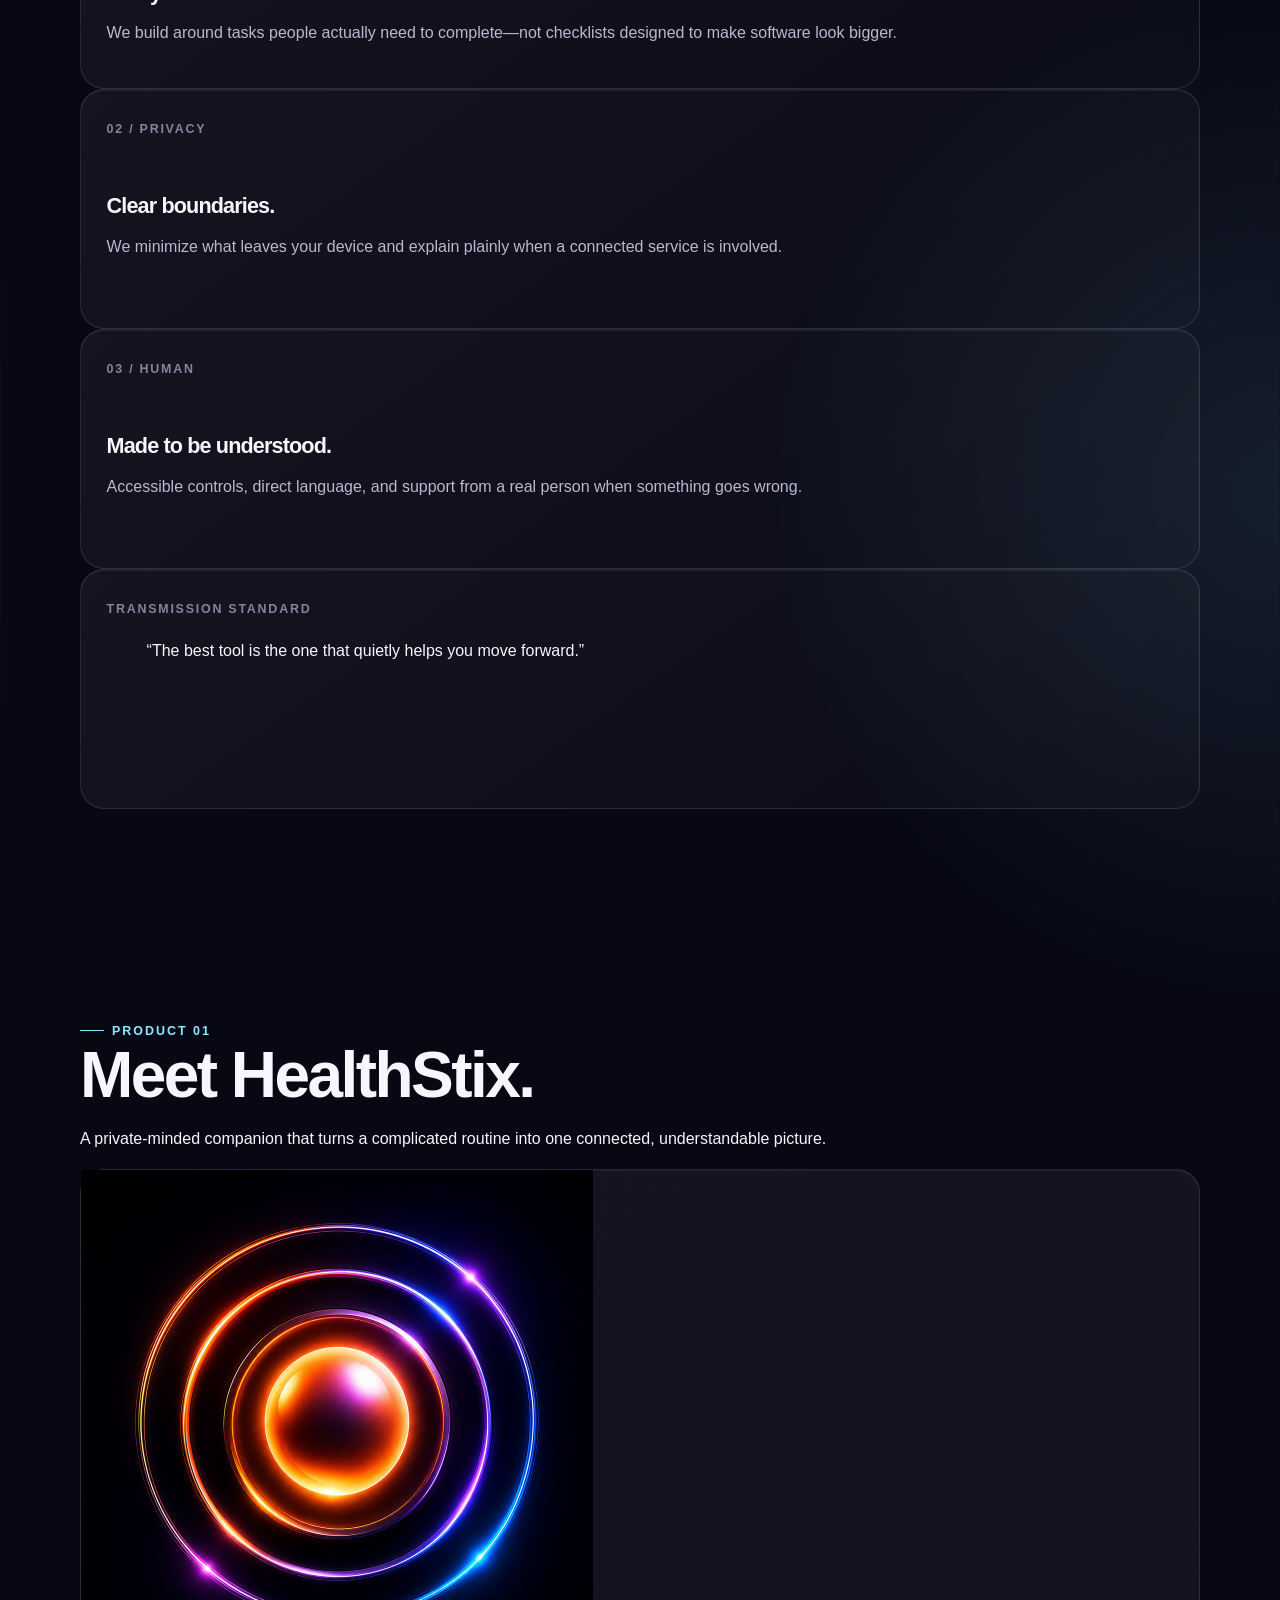
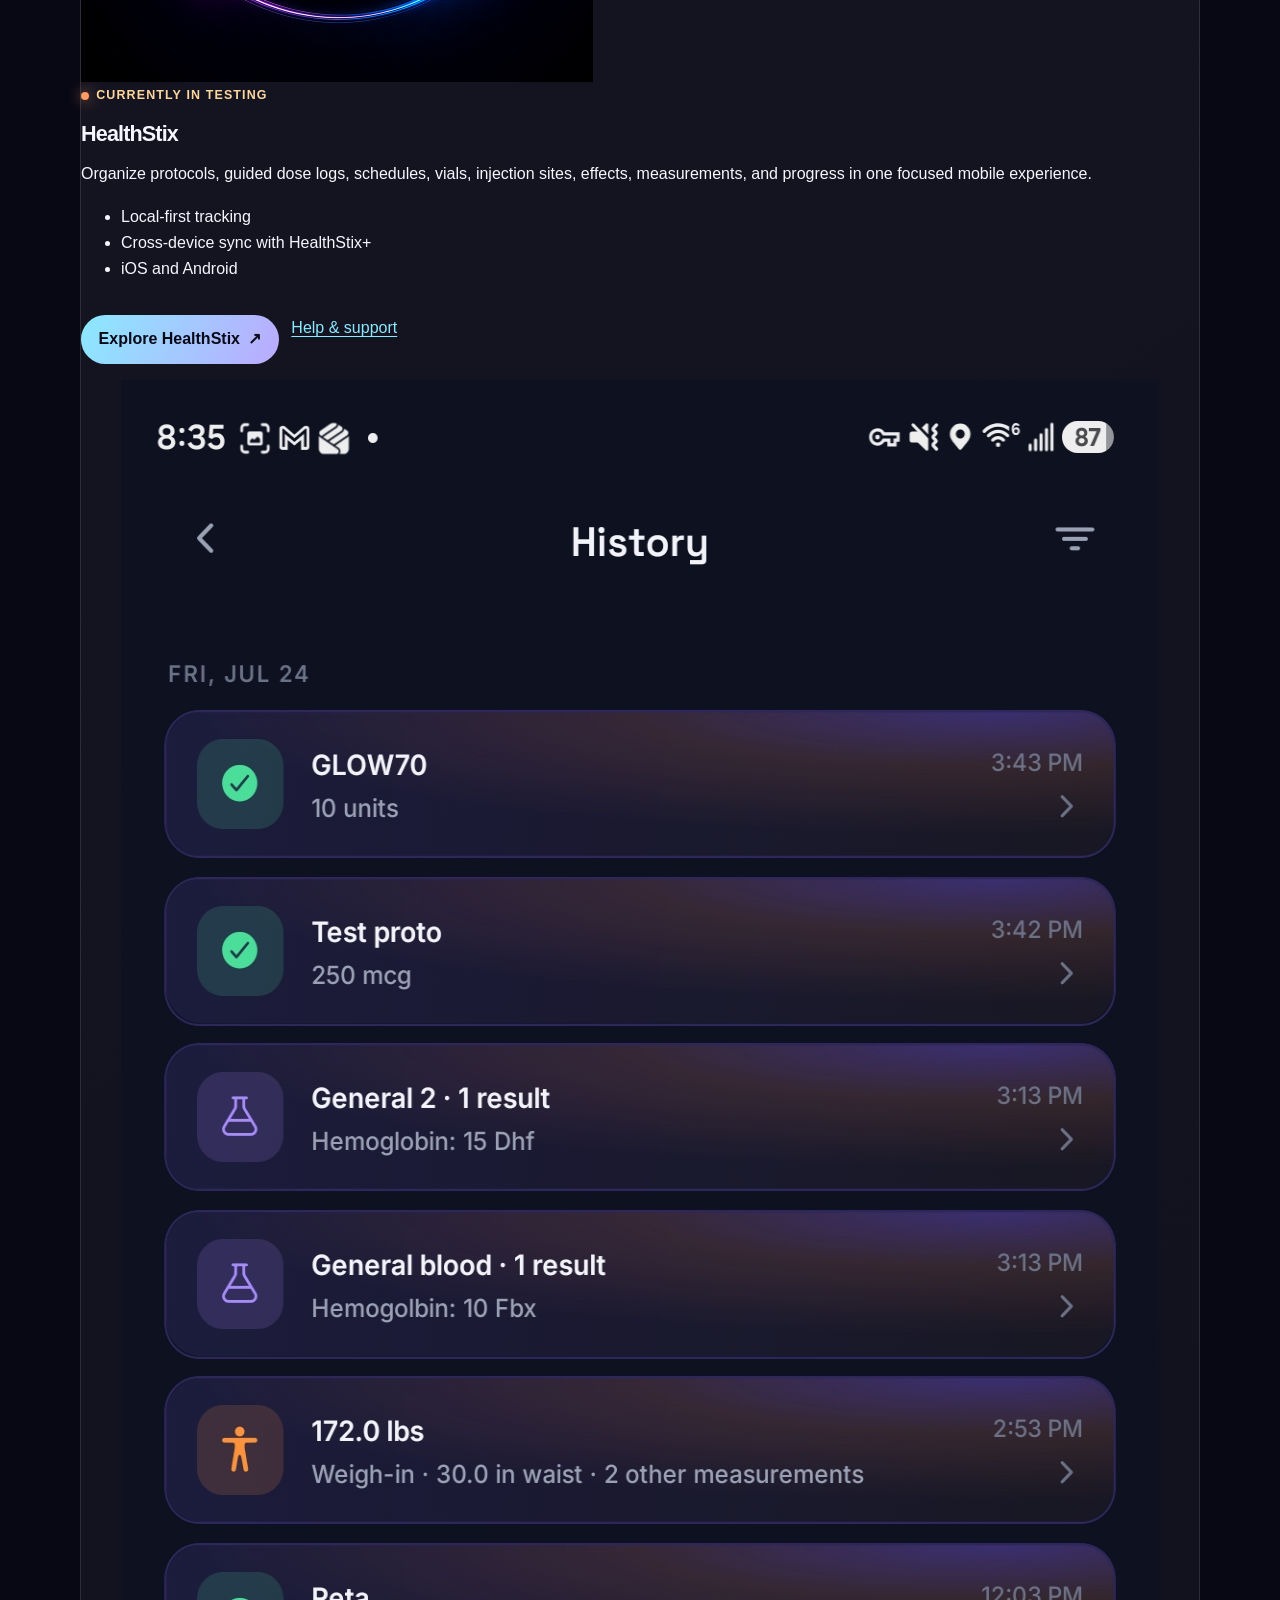
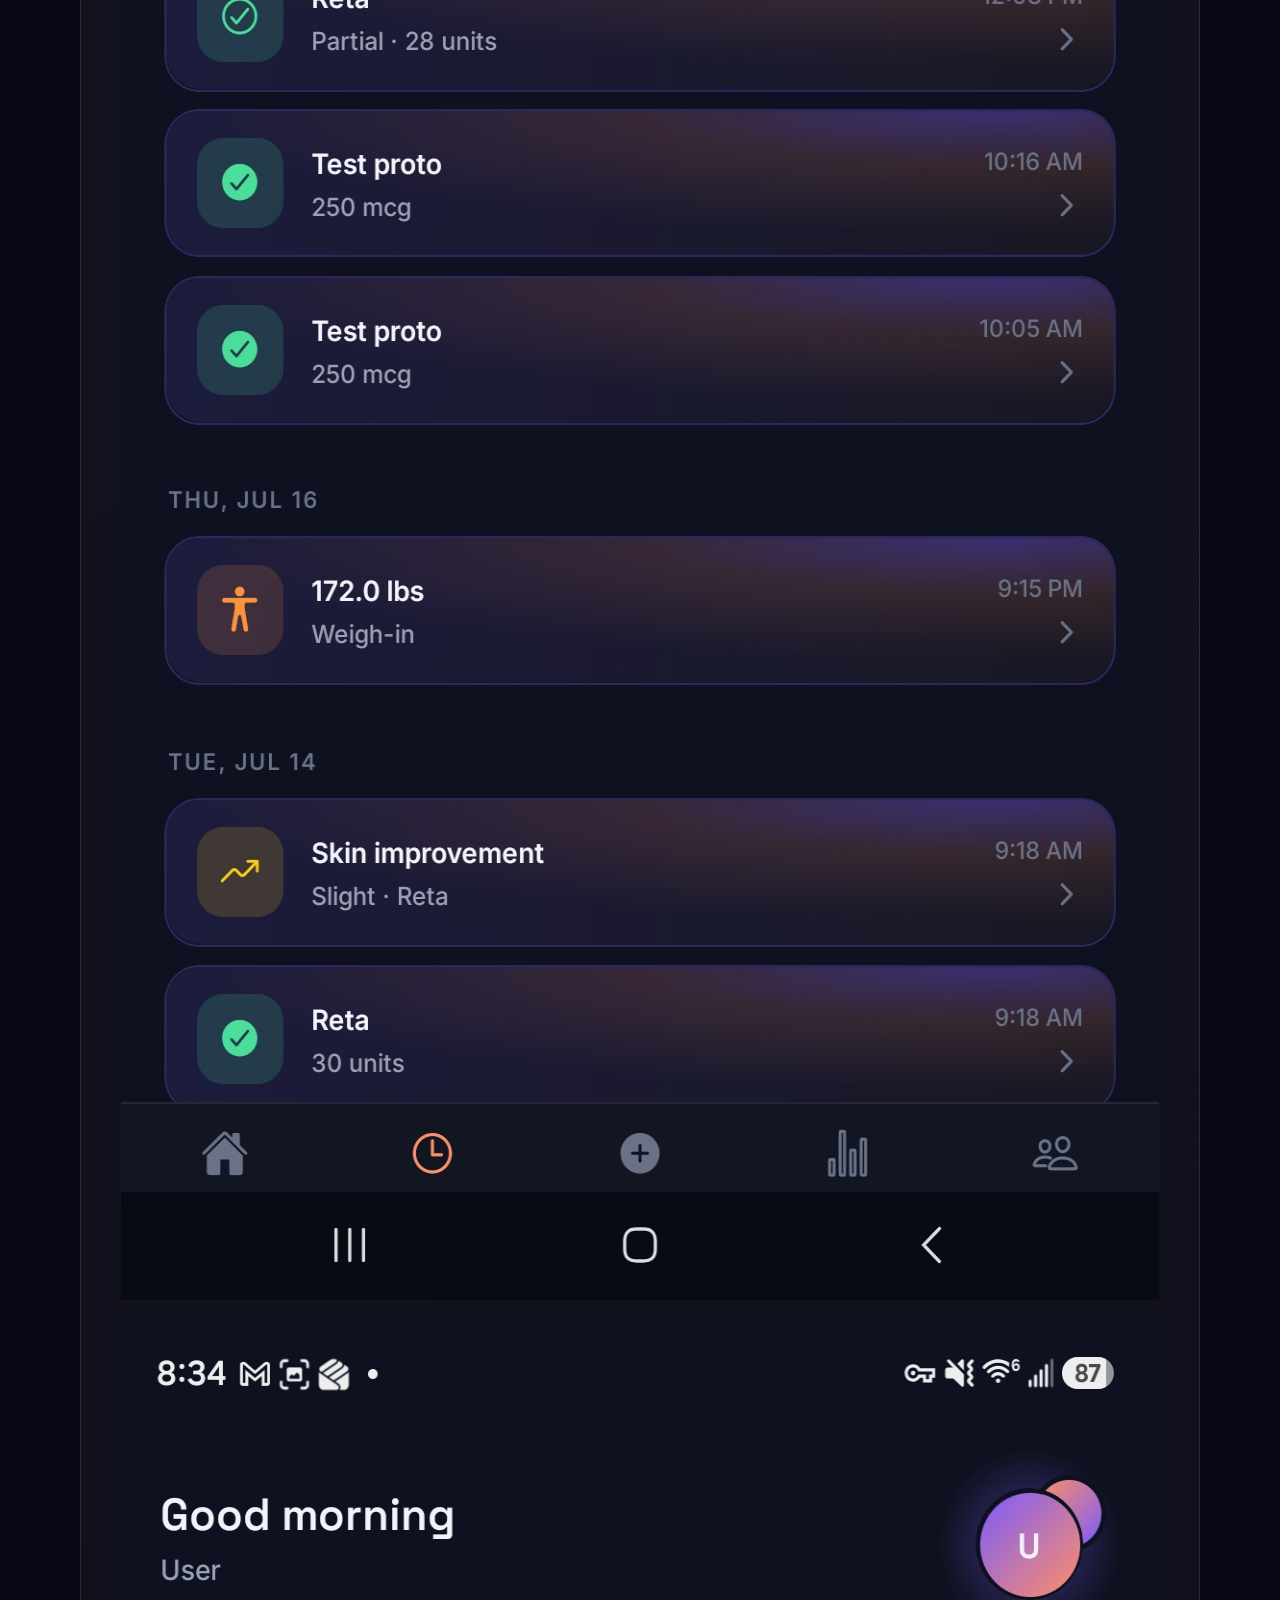
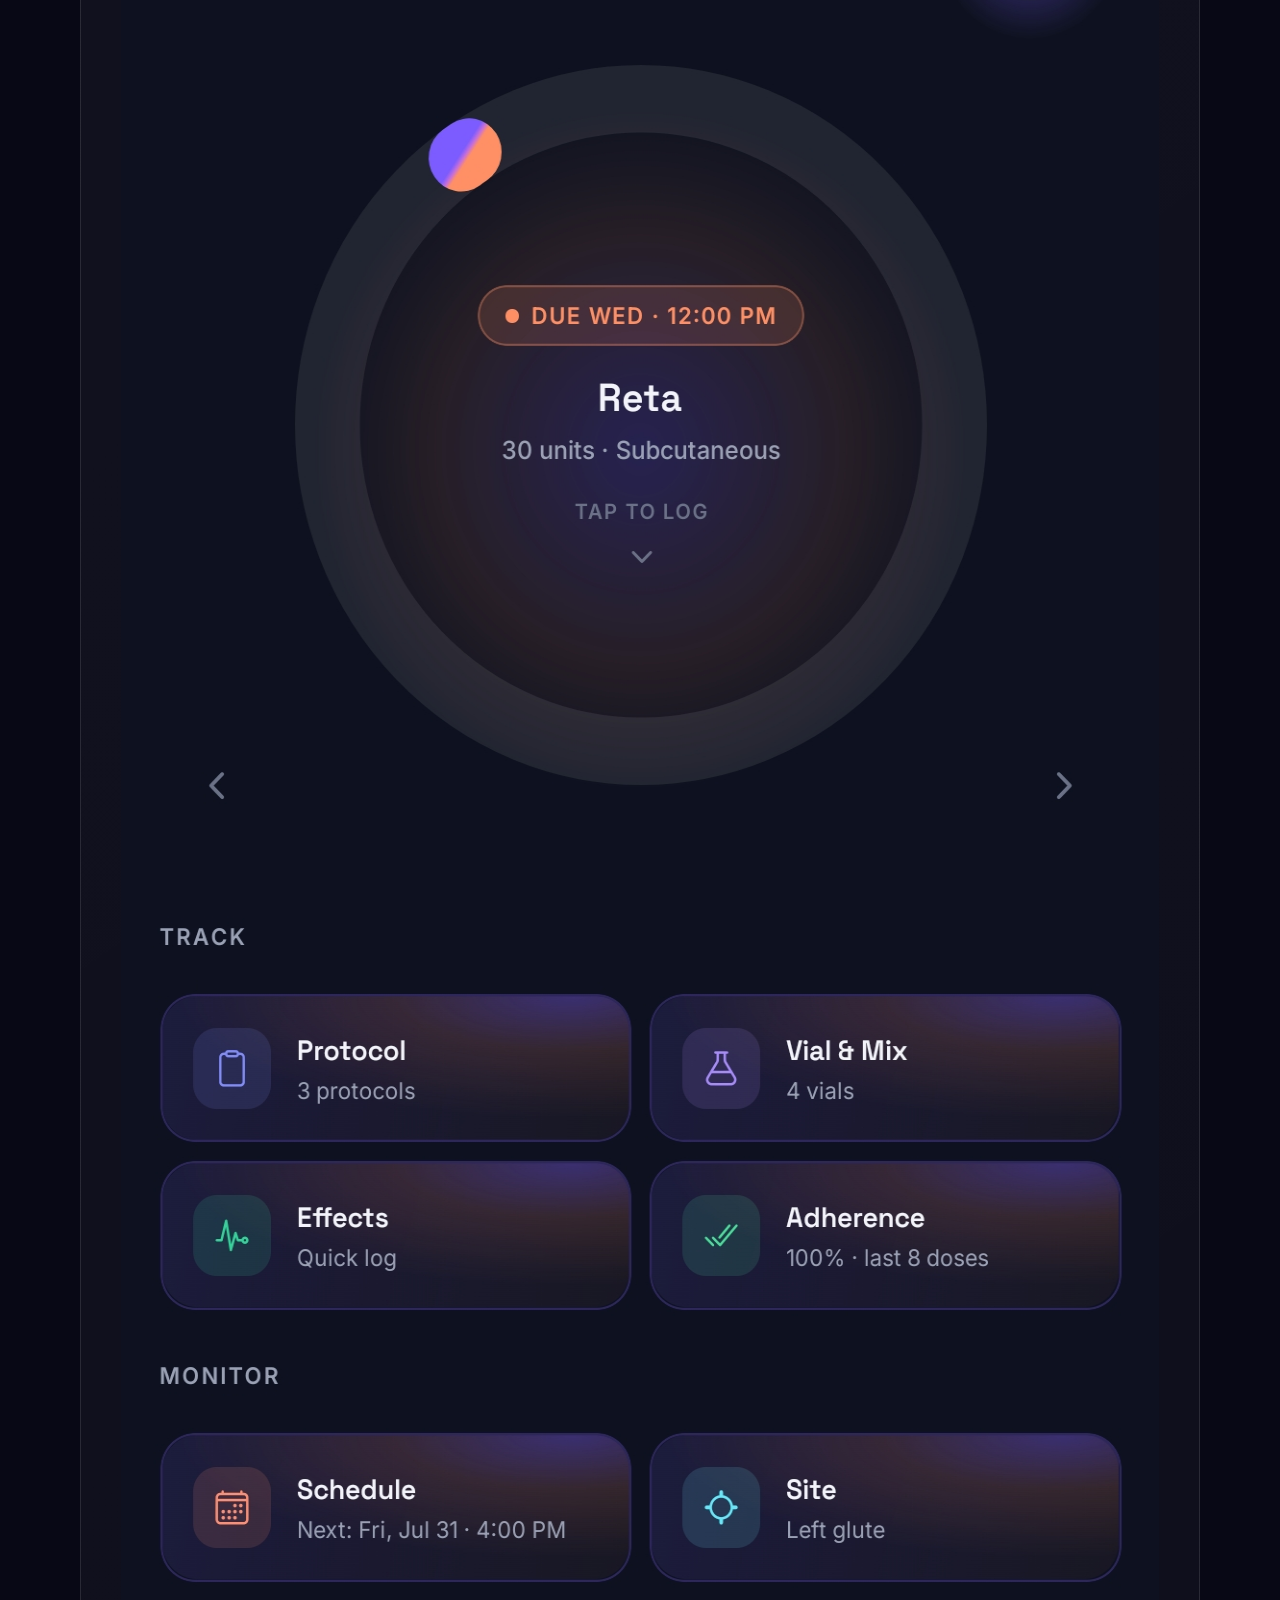
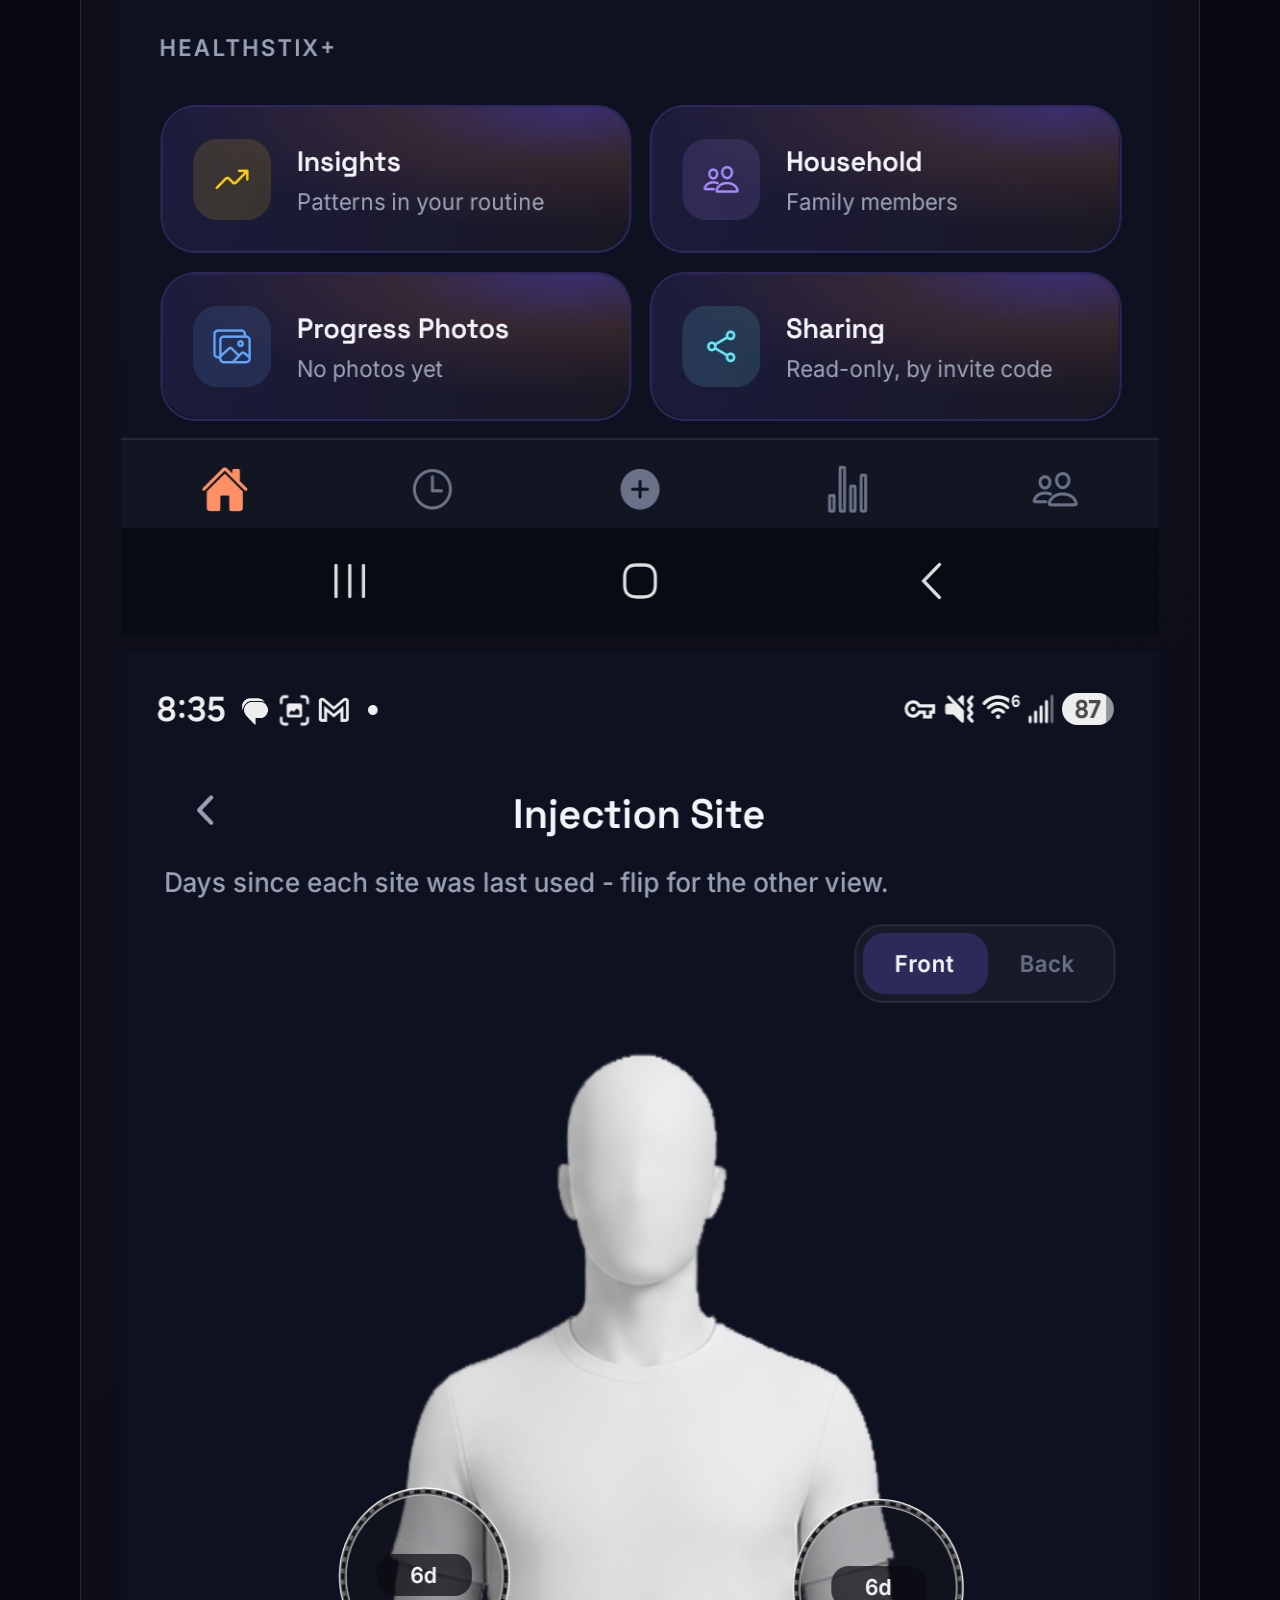
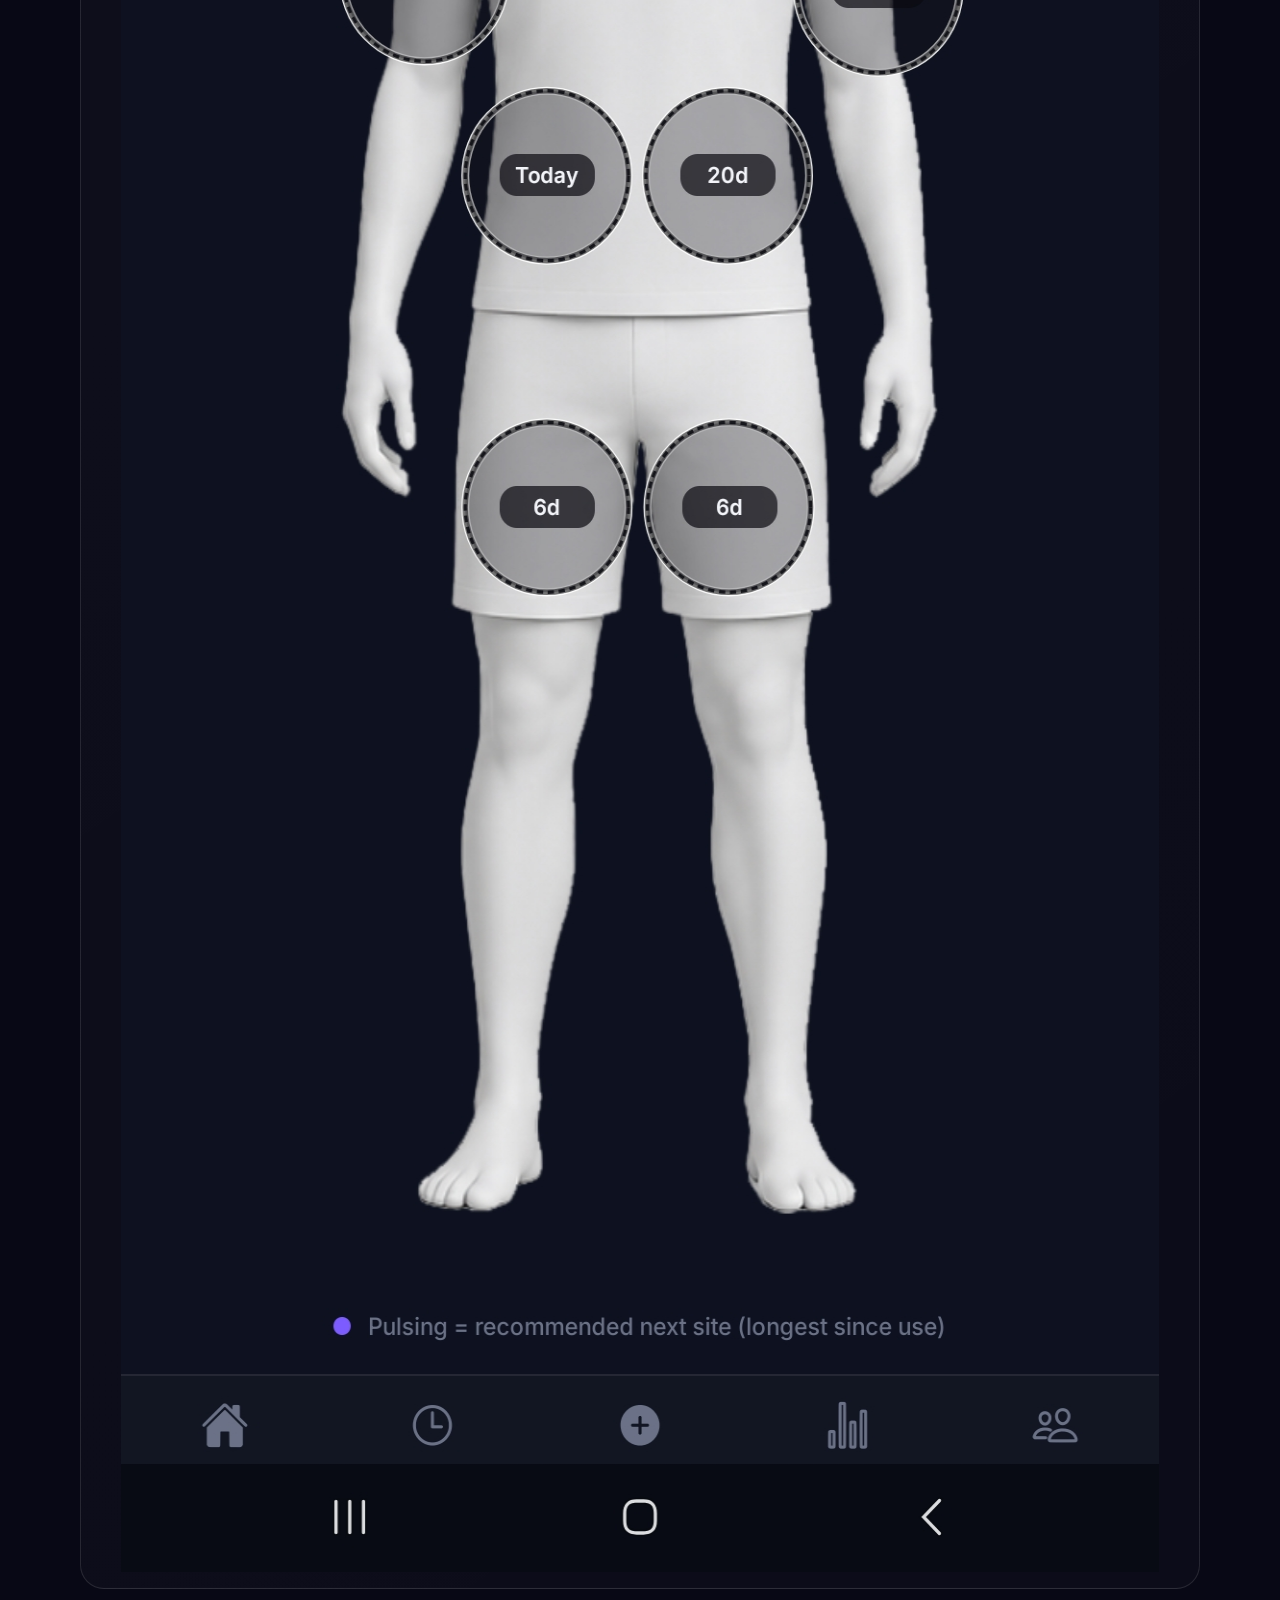
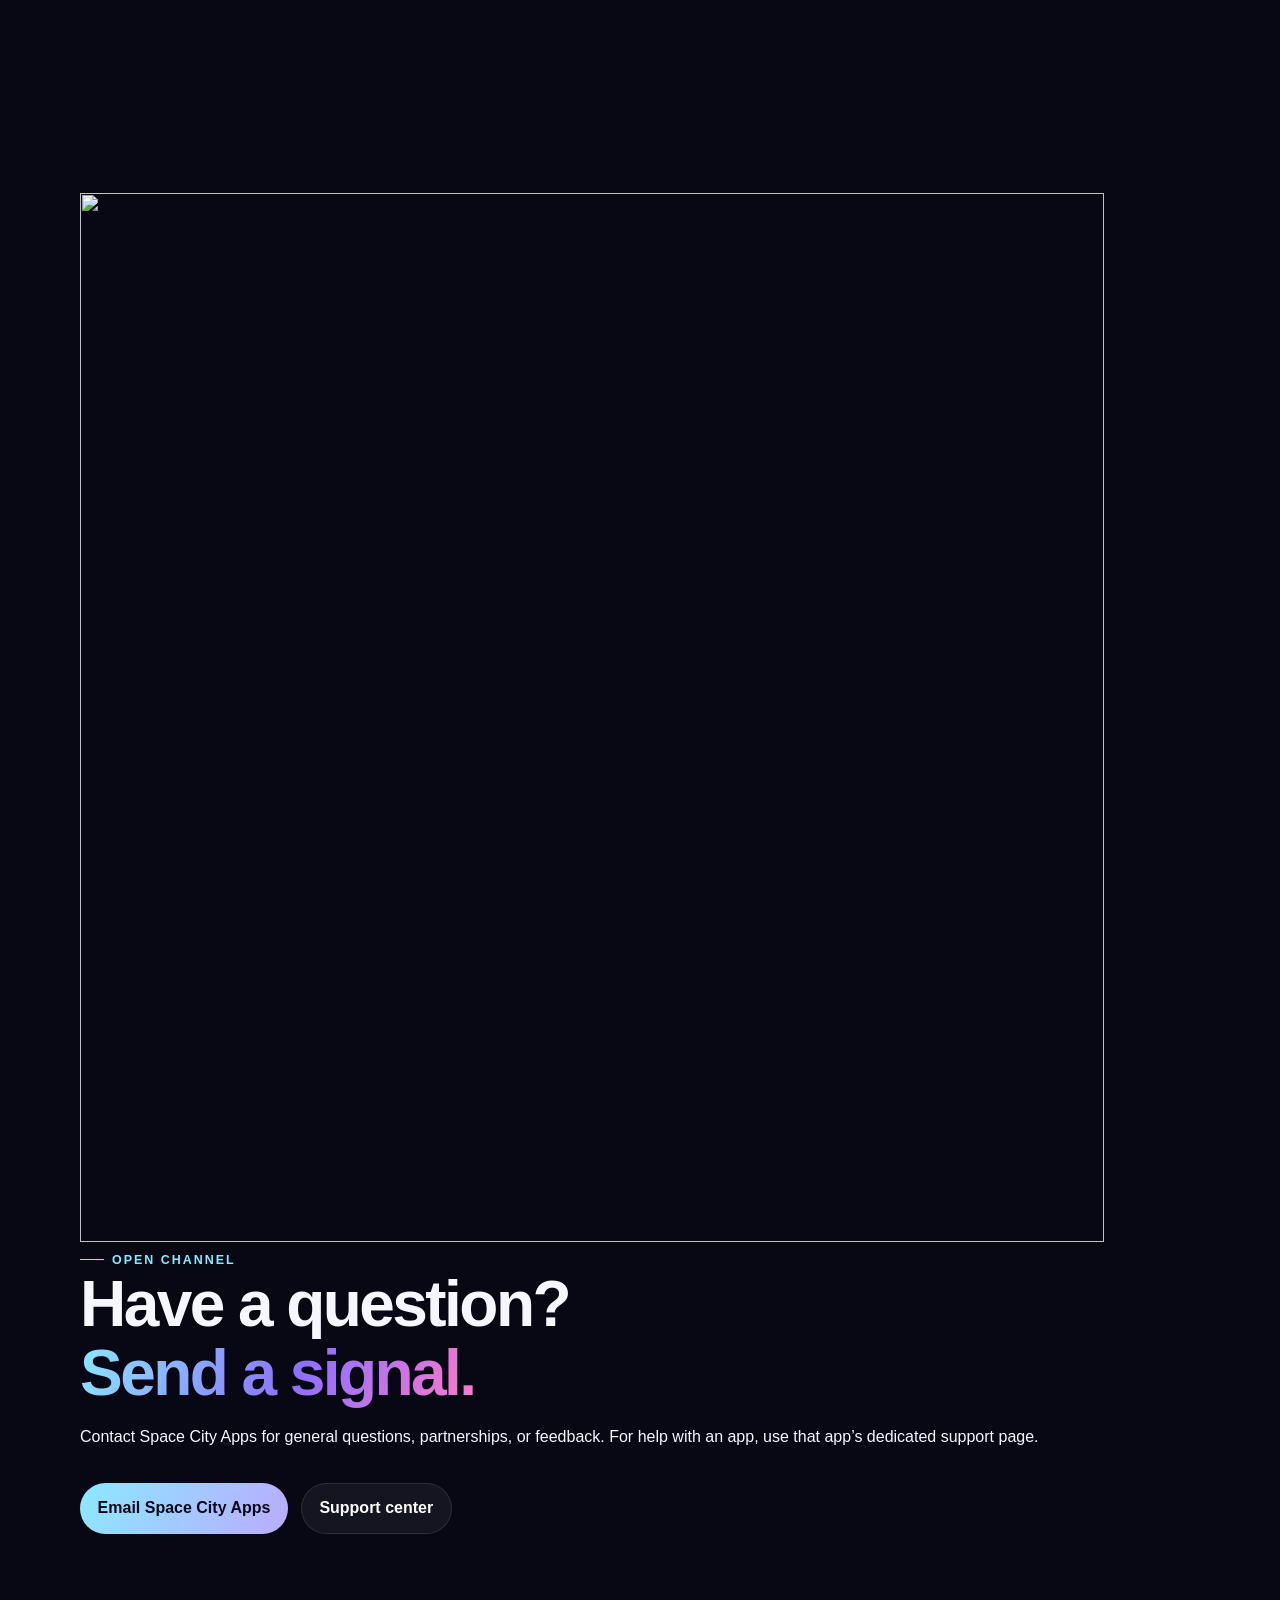
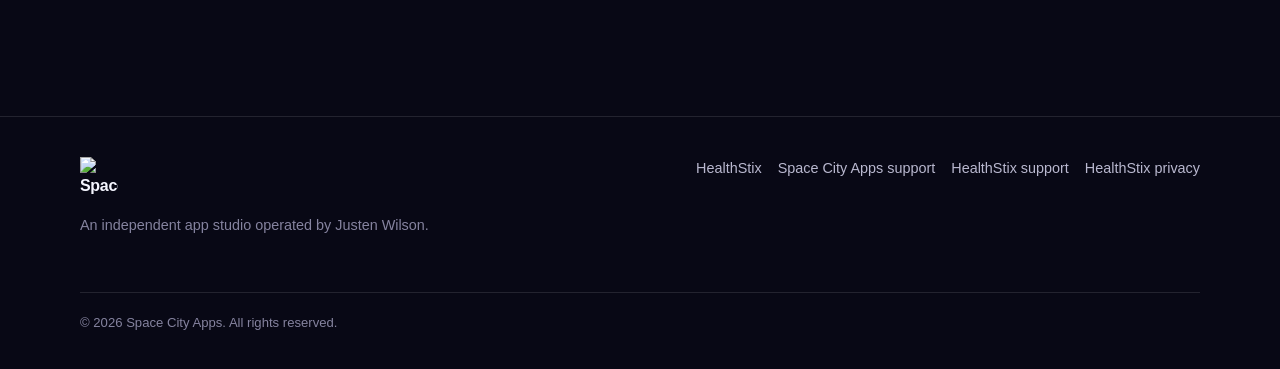
==== commit 81a593f7: "Redesign studio homepage with mission-control showcase" ====
--- a/public/index.html
+++ b/public/index.html
@@ -21,48 +21,72 @@
 </head>
 <body>
   <a class="skip-link" href="#main">Skip to content</a>
+  <div class="ambient-grid" aria-hidden="true"></div>
   <header class="site-header">
     <nav class="nav" aria-label="Main navigation">
       <a class="brand" href="/" aria-current="page"><img src="/assets/space_city_apps_horizontal_2400.png" alt="Space City Apps"></a>
-      <div class="nav-links"><a href="/#apps">Apps</a><a href="/healthstix/">HealthStix</a><a class="nav-support" href="/support/">Support</a></div>
+      <div class="nav-links"><a href="#approach">Approach</a><a href="#apps">Apps</a><a href="/healthstix/">HealthStix</a><a class="nav-support" href="/support/">Support</a></div>
     </nav>
   </header>
   <main id="main">
-    <section class="hero">
+    <section class="hero hero-mission">
       <div class="wrap hero-grid">
-        <div>
-          <span class="eyebrow">Independent app studio</span>
+        <div class="hero-copy" data-reveal>
+          <div class="mission-label"><span class="status-light" aria-hidden="true"></span>Independent app studio <span aria-hidden="true">//</span> Systems online</div>
           <h1>Small tools.<br><span class="gradient-text">Real usefulness.</span></h1>
-          <p class="lede">Space City Apps builds focused mobile experiences that respect your time, your attention, and your data.</p>
-          <div class="actions"><a class="button primary" href="#apps">Explore our apps</a><a class="button" href="mailto:hello@spacecityapps.com">Get in touch</a></div>
+          <p class="lede">Focused mobile experiences built around real routines—with clarity, restraint, and respect for the people using them.</p>
+          <div class="actions"><a class="button primary" href="#apps">Explore our apps <span aria-hidden="true">↘</span></a><a class="button ghost" href="mailto:hello@spacecityapps.com">Start a conversation</a></div>
+          <dl class="signal-strip">
+            <div><dt>Focus</dt><dd>Purpose-built</dd></div>
+            <div><dt>Method</dt><dd>Human-centered</dd></div>
+            <div><dt>Standard</dt><dd>Privacy-minded</dd></div>
+          </dl>
         </div>
-        <div class="brand-hero" aria-hidden="true"><img src="/assets/space_city_apps_primary_2048.png" alt=""></div>
+        <div class="brand-hero mission-visual" aria-hidden="true" data-reveal>
+          <div class="orbit-ring ring-one"></div><div class="orbit-ring ring-two"></div>
+          <span class="hud-tag tag-one">SCA // 01</span><span class="hud-tag tag-two">SIGNAL LOCKED</span>
+          <img src="/assets/space_city_apps_primary_2048.png" width="2048" height="2388" alt="">
+        </div>
       </div>
+      <div class="mission-ticker" aria-hidden="true"><div><span>DESIGNED WITH INTENT</span><i></i><span>BUILT FOR REAL ROUTINES</span><i></i><span>ACCESSIBLE BY DEFAULT</span><i></i><span>SMALL TOOLS. REAL USEFULNESS.</span><i></i></div></div>
     </section>
 
-    <section class="section" aria-labelledby="principles-title">
+    <section class="section approach-section" id="approach" aria-labelledby="principles-title">
       <div class="wrap">
-        <div class="section-head"><span class="eyebrow">How we build</span><h2 id="principles-title">Useful by design.</h2><p>We start with a real routine, remove the friction, and keep the experience understandable.</p></div>
-        <div class="grid-3">
-          <article class="card value-card"><span class="number">01</span><h3>Purposeful</h3><p>Features earn their place by helping someone complete a real task—not by filling a roadmap.</p></article>
-          <article class="card value-card"><span class="number">02</span><h3>Private-minded</h3><p>We minimize what leaves your device and explain plainly when a connected service is involved.</p></article>
-          <article class="card value-card"><span class="number">03</span><h3>Human</h3><p>Clear language, accessible controls, and support from a real person when something goes wrong.</p></article>
+        <div class="section-intro" data-reveal><div><span class="eyebrow">Operating principles</span><h2 id="principles-title">Useful by design.<br><span class="muted-heading">Quietly ambitious.</span></h2></div><p>We start with a real routine, remove the friction, and keep the experience understandable. Technology should feel capable without demanding attention.</p></div>
+        <div class="principle-grid">
+          <article class="card value-card value-feature" data-reveal><span class="number">01 / PURPOSE</span><div class="principle-mark" aria-hidden="true">⌁</div><h3>Every feature earns its orbit.</h3><p>We build around tasks people actually need to complete—not checklists designed to make software look bigger.</p></article>
+          <article class="card value-card" data-reveal><span class="number">02 / PRIVACY</span><h3>Clear boundaries.</h3><p>We minimize what leaves your device and explain plainly when a connected service is involved.</p></article>
+          <article class="card value-card" data-reveal><span class="number">03 / HUMAN</span><h3>Made to be understood.</h3><p>Accessible controls, direct language, and support from a real person when something goes wrong.</p></article>
+          <article class="card value-card value-signal" data-reveal><span class="number">TRANSMISSION STANDARD</span><blockquote>“The best tool is the one that quietly helps you move forward.”</blockquote><div class="signal-line" aria-hidden="true"></div></article>
         </div>
       </div>
     </section>
 
-    <section class="section" id="apps" aria-labelledby="apps-title">
+    <section class="section app-showcase" id="apps" aria-labelledby="apps-title">
       <div class="wrap">
-        <div class="section-head"><span class="eyebrow">Our apps</span><h2 id="apps-title">Built around your routine.</h2></div>
-        <article class="card app-card">
-          <div class="app-visual"><img class="app-icon" src="/assets/healthstix-icon.png" alt="HealthStix app icon"></div>
-          <div class="app-copy"><span class="status">Currently in testing</span><h2>HealthStix</h2><p>A private, local-first companion for organizing peptide protocols, doses, schedules, vials, injection sites, effects, measurements, and progress.</p><div class="actions"><a class="button primary" href="/healthstix/">Explore HealthStix</a><a class="button" href="/healthstix/support/">HealthStix support</a></div></div>
+        <div class="section-intro" data-reveal><div><span class="eyebrow">Product 01</span><h2 id="apps-title">Meet HealthStix.</h2></div><p>A private-minded companion that turns a complicated routine into one connected, understandable picture.</p></div>
+        <article class="card product-stage" data-reveal>
+          <div class="product-copy">
+            <div class="product-identity"><img src="/assets/healthstix-icon.png" width="512" height="512" alt="HealthStix app icon"><div><span class="status">Currently in testing</span><h3>HealthStix</h3></div></div>
+            <p class="product-lede">Organize protocols, guided dose logs, schedules, vials, injection sites, effects, measurements, and progress in one focused mobile experience.</p>
+            <ul class="product-signals"><li>Local-first tracking</li><li>Cross-device sync with HealthStix+</li><li>iOS and Android</li></ul>
+            <div class="actions"><a class="button primary" href="/healthstix/">Explore HealthStix <span aria-hidden="true">↗</span></a><a class="text-link" href="/healthstix/support/">Help &amp; support</a></div>
+          </div>
+          <div class="device-deck" role="group" aria-label="HealthStix app screenshots">
+            <figure class="device-shot shot-one"><img src="/assets/screen-history.jpg" width="1080" height="2520" loading="lazy" alt="HealthStix history screen"></figure>
+            <figure class="device-shot shot-main"><img src="/assets/screen-home.jpg" width="1080" height="2520" loading="lazy" alt="HealthStix dashboard and dose ring"></figure>
+            <figure class="device-shot shot-three"><img src="/assets/screen-sites.jpg" width="1080" height="2520" loading="lazy" alt="HealthStix injection site tracking screen"></figure>
+          </div>
         </article>
       </div>
     </section>
 
-    <section class="section">
-      <div class="wrap card contact-card"><div><span class="eyebrow">Contact</span><h2>Questions or feedback?</h2><p>Contact Space City Apps for general questions, partnerships, or feedback. For help with an app, use that app’s dedicated support page.</p></div><a class="button primary" href="mailto:support@spacecityapps.com?subject=Space%20City%20Apps%20support">Email Space City Apps</a></div>
+    <section class="section contact-section" id="contact">
+      <div class="wrap contact-orbit" data-reveal>
+        <img src="/assets/space_city_apps_helmet_1024.png" width="1024" height="1049" loading="lazy" alt="" aria-hidden="true">
+        <div><span class="eyebrow">Open channel</span><h2>Have a question?<br><span class="gradient-text">Send a signal.</span></h2><p>Contact Space City Apps for general questions, partnerships, or feedback. For help with an app, use that app’s dedicated support page.</p><div class="actions"><a class="button primary" href="mailto:support@spacecityapps.com?subject=Space%20City%20Apps%20support">Email Space City Apps</a><a class="button ghost" href="/support/">Support center</a></div></div>
+      </div>
     </section>
   </main>
   <footer class="site-footer"><div class="wrap footer-grid"><div><a class="brand" href="/"><img src="/assets/space_city_apps_horizontal_2400.png" alt="Space City Apps"></a><p class="footer-copy">An independent app studio operated by Justen Wilson.</p></div><div class="footer-links"><a href="/healthstix/">HealthStix</a><a href="/support/">Space City Apps support</a><a href="/healthstix/support/">HealthStix support</a><a href="/healthstix/privacy/">HealthStix privacy</a></div></div><div class="wrap legal-line">© <span data-year>2026</span> Space City Apps. All rights reserved.</div></footer>
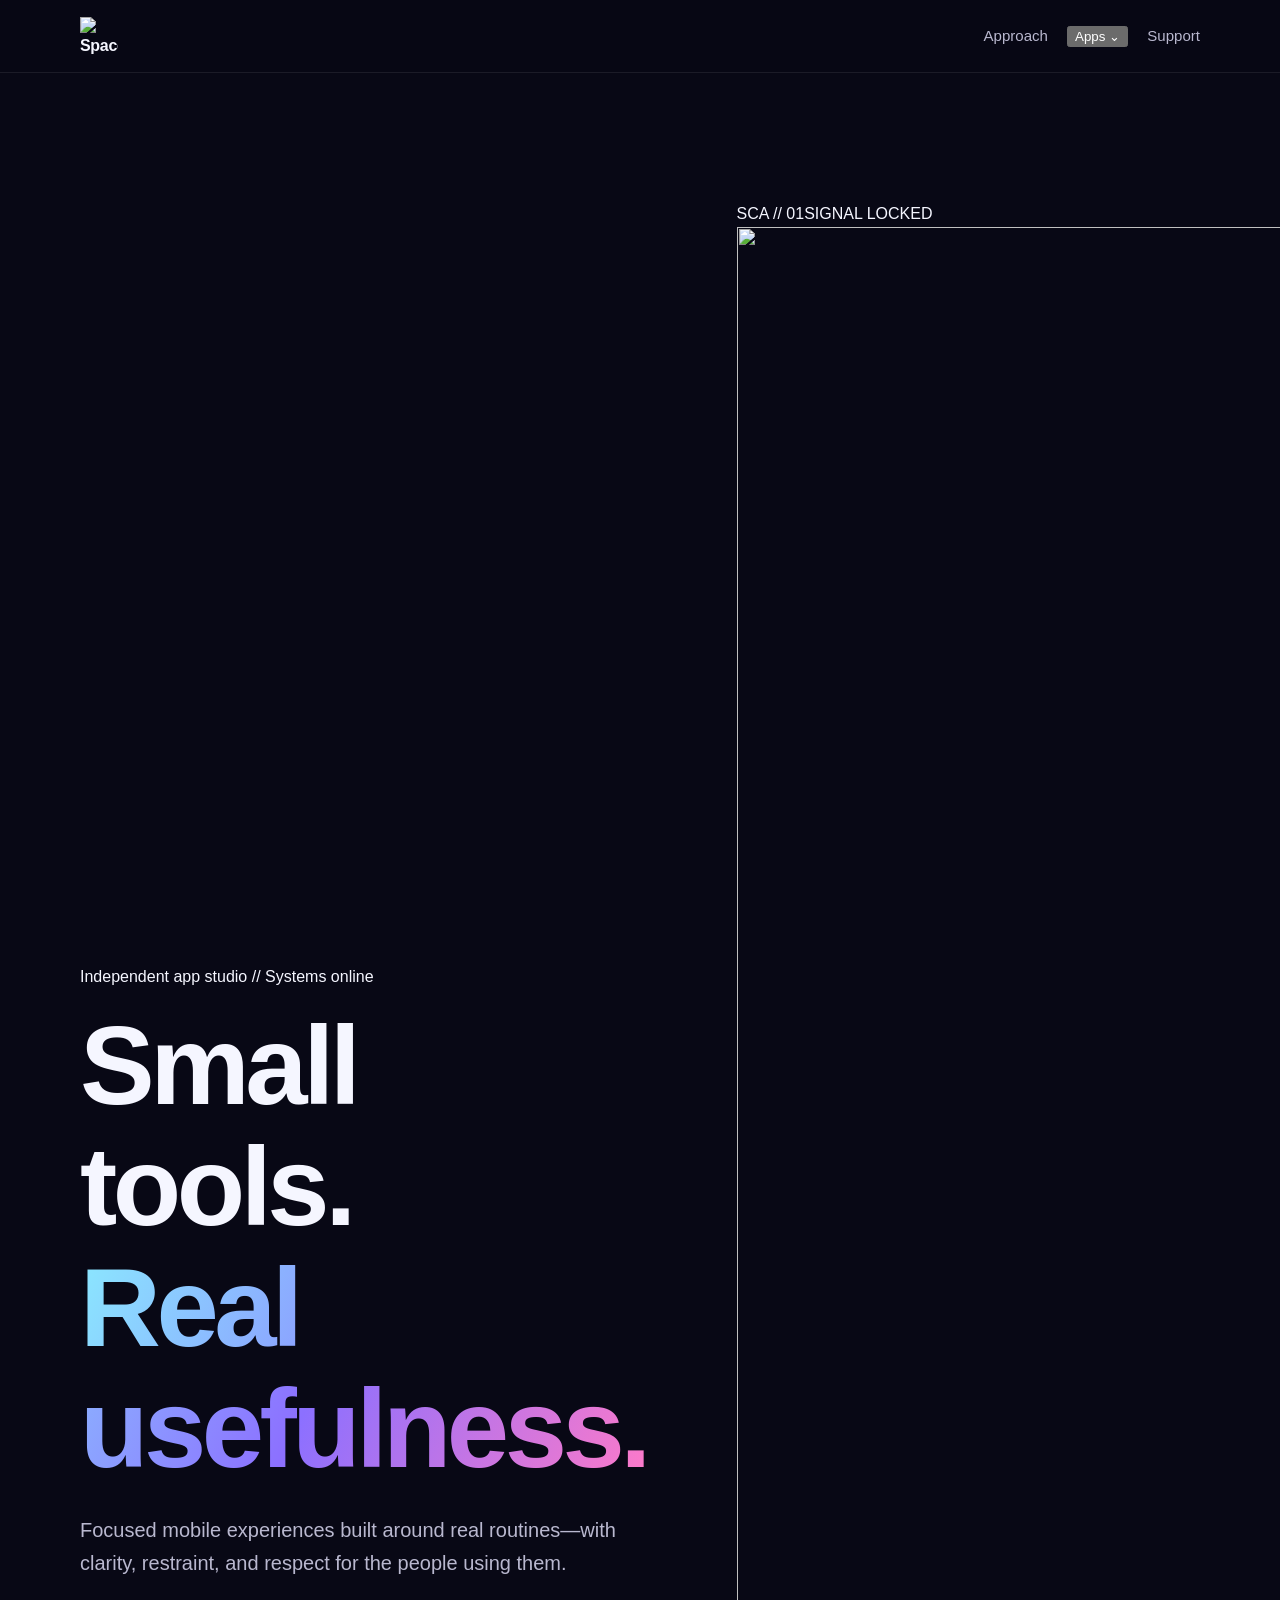
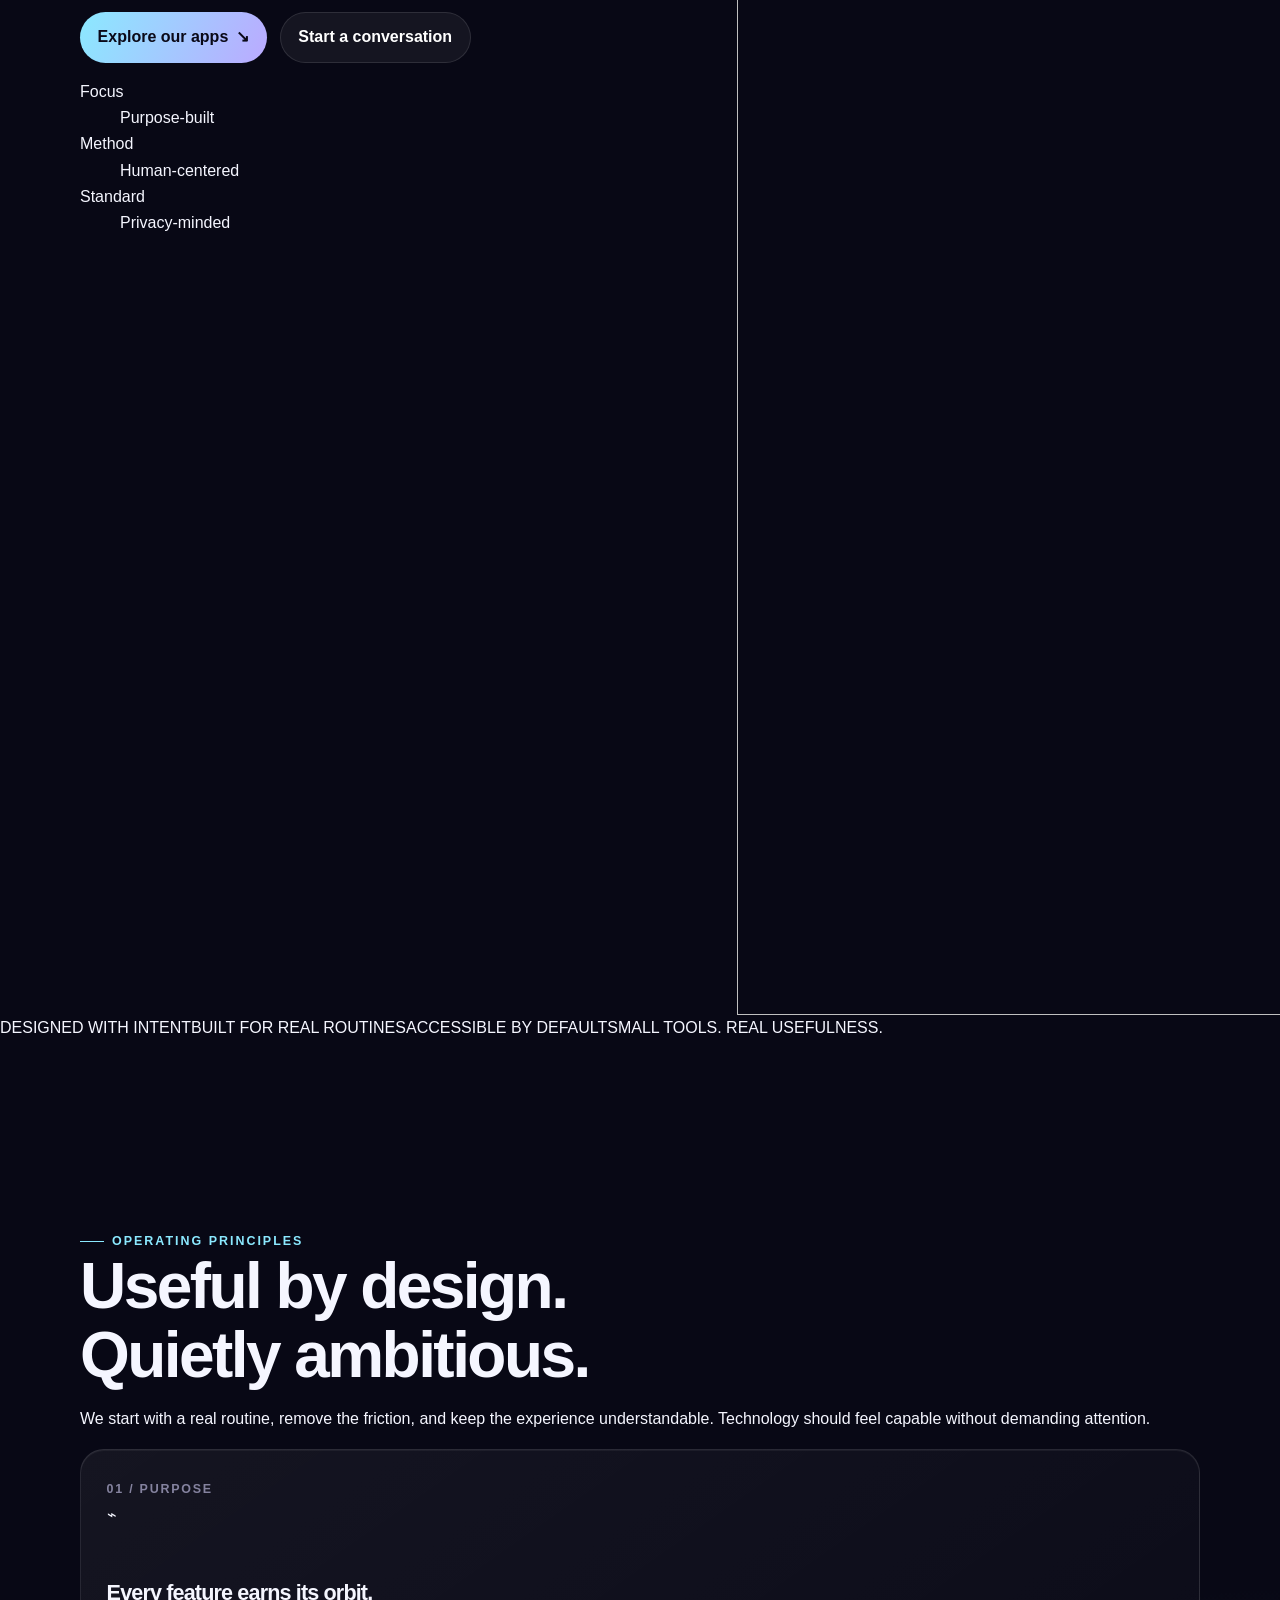
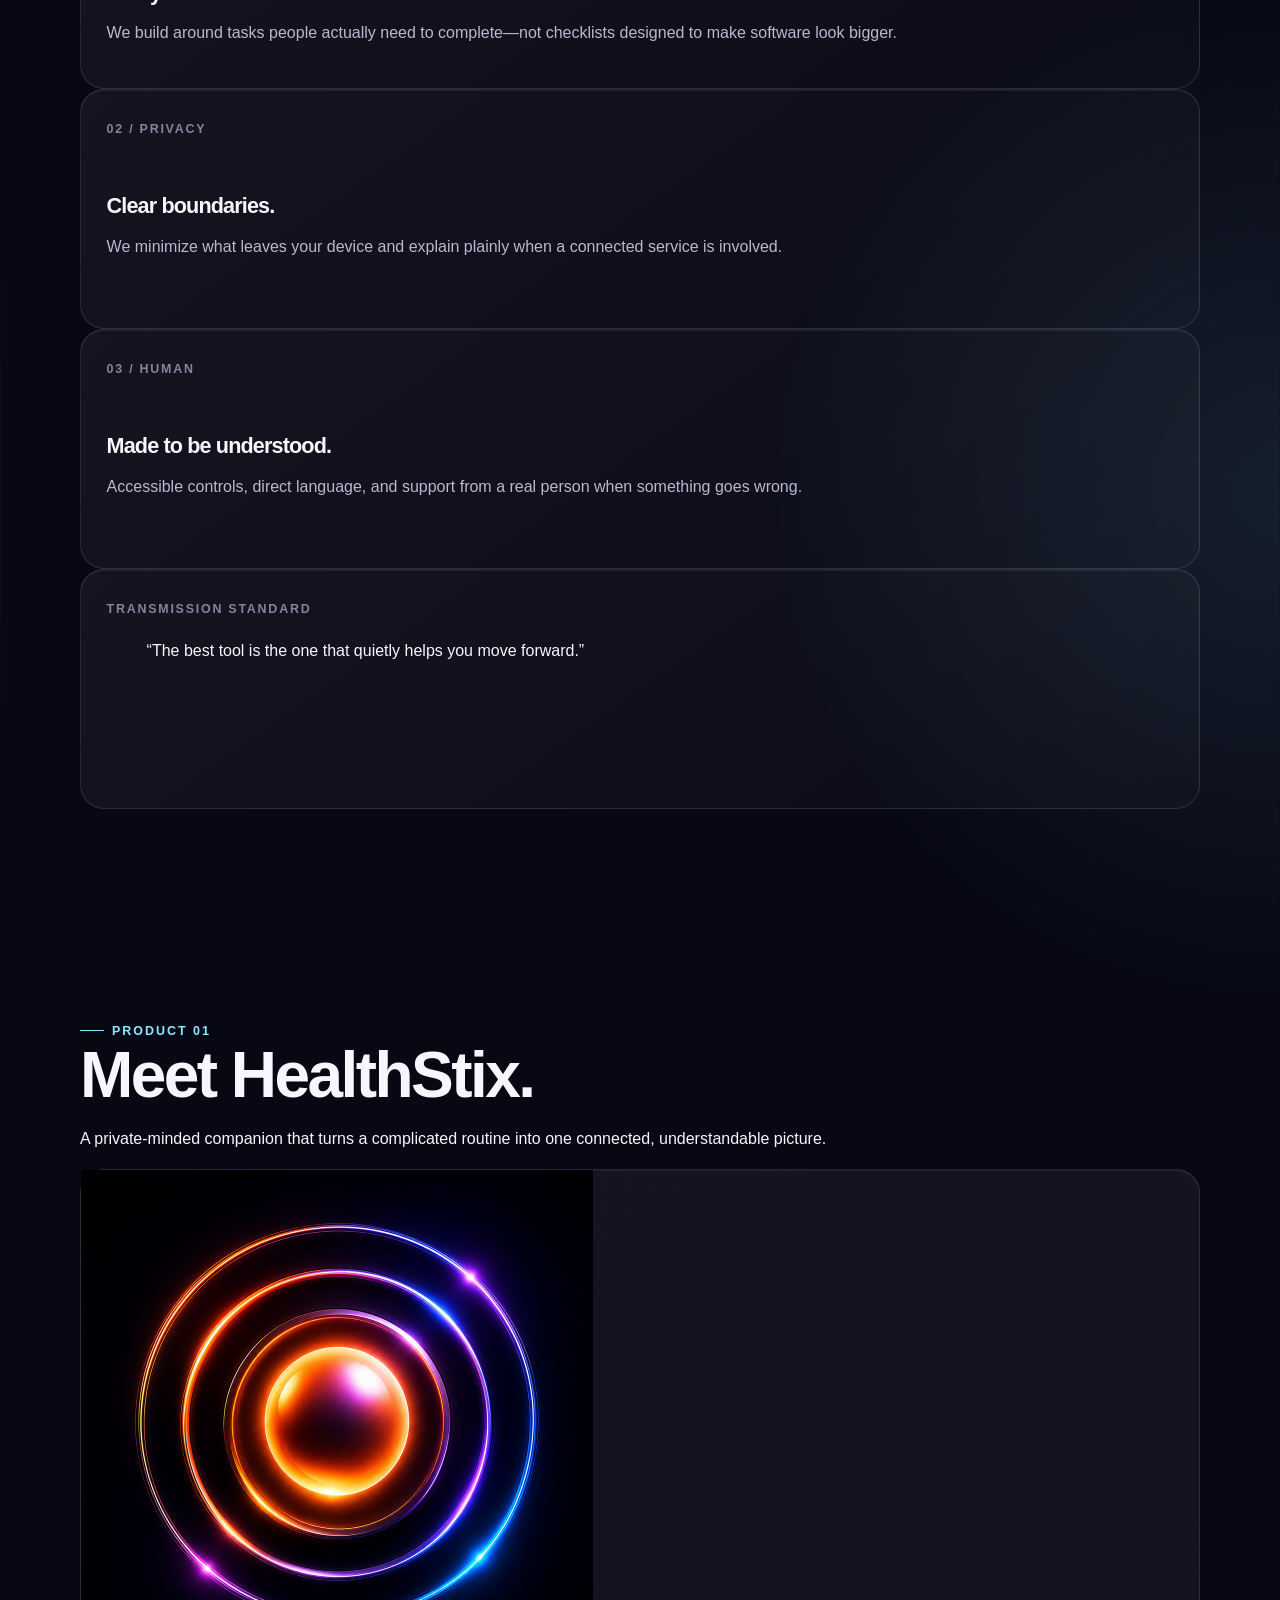
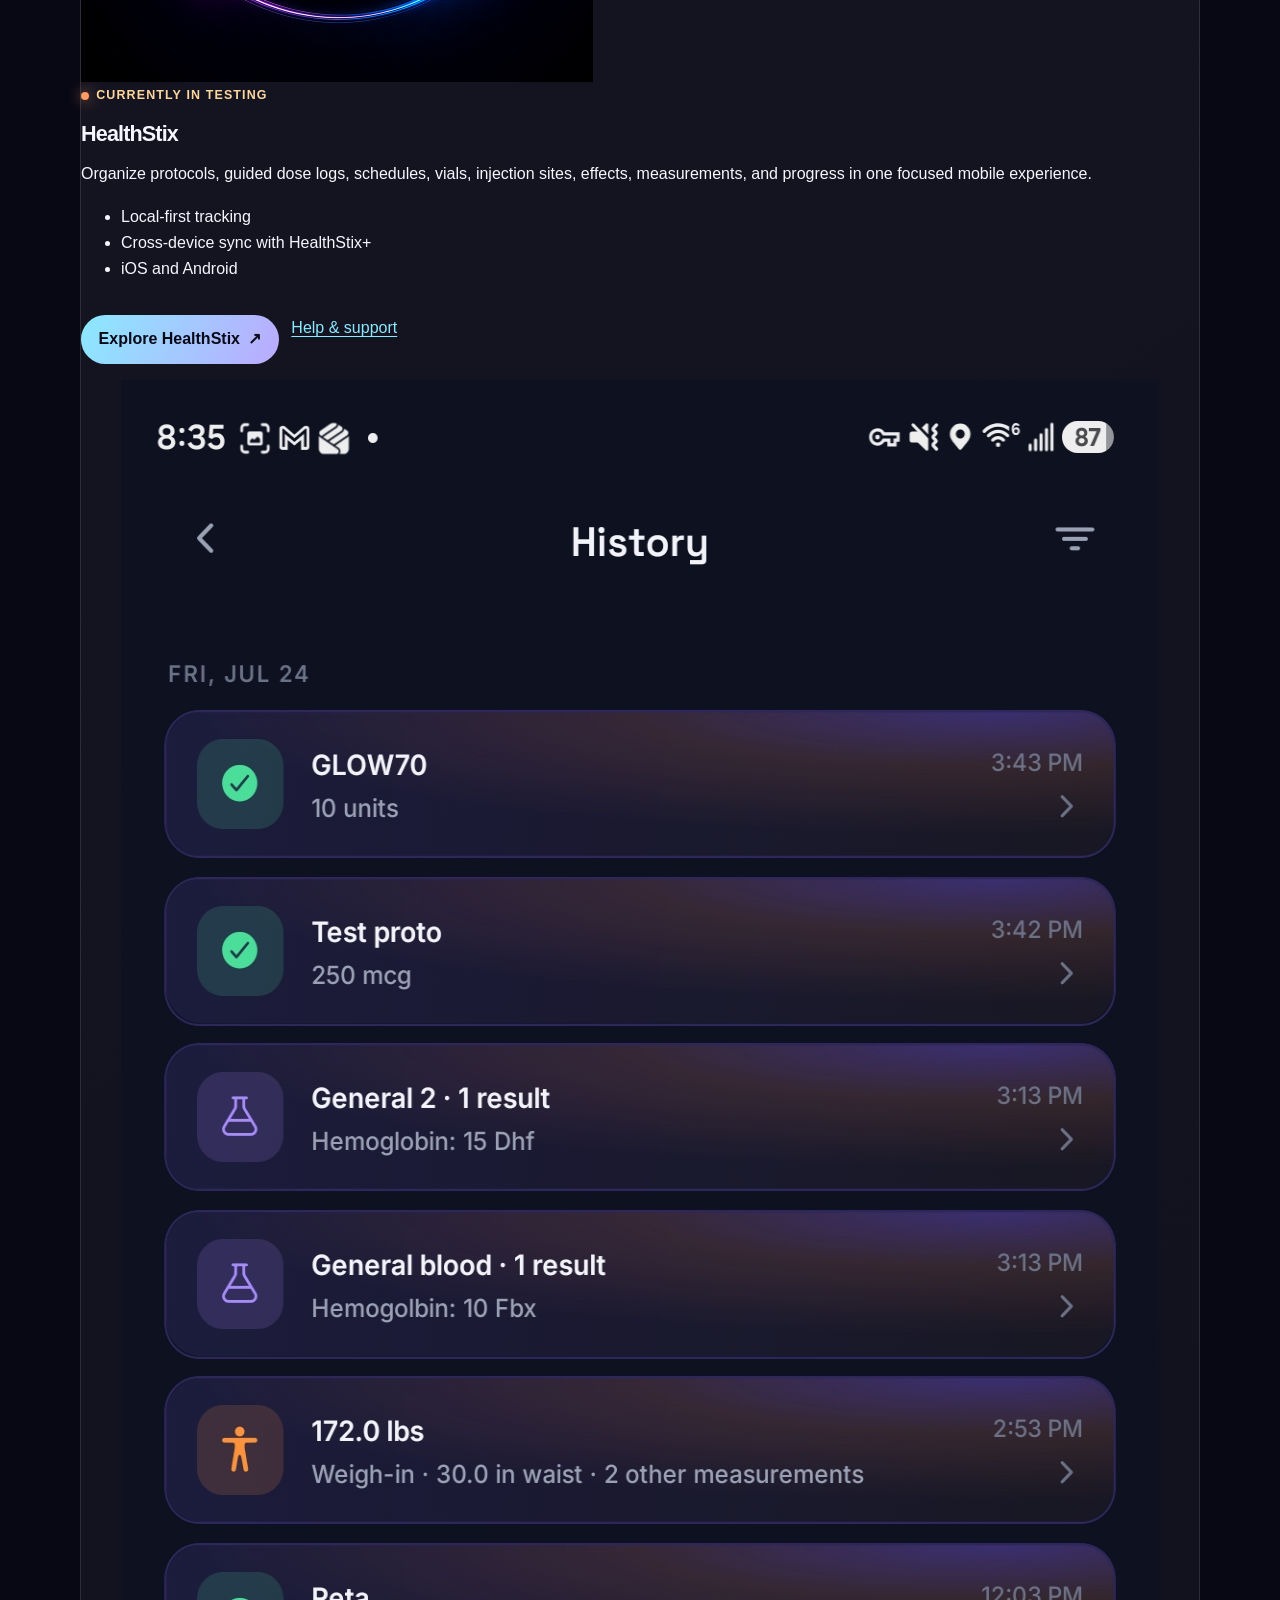
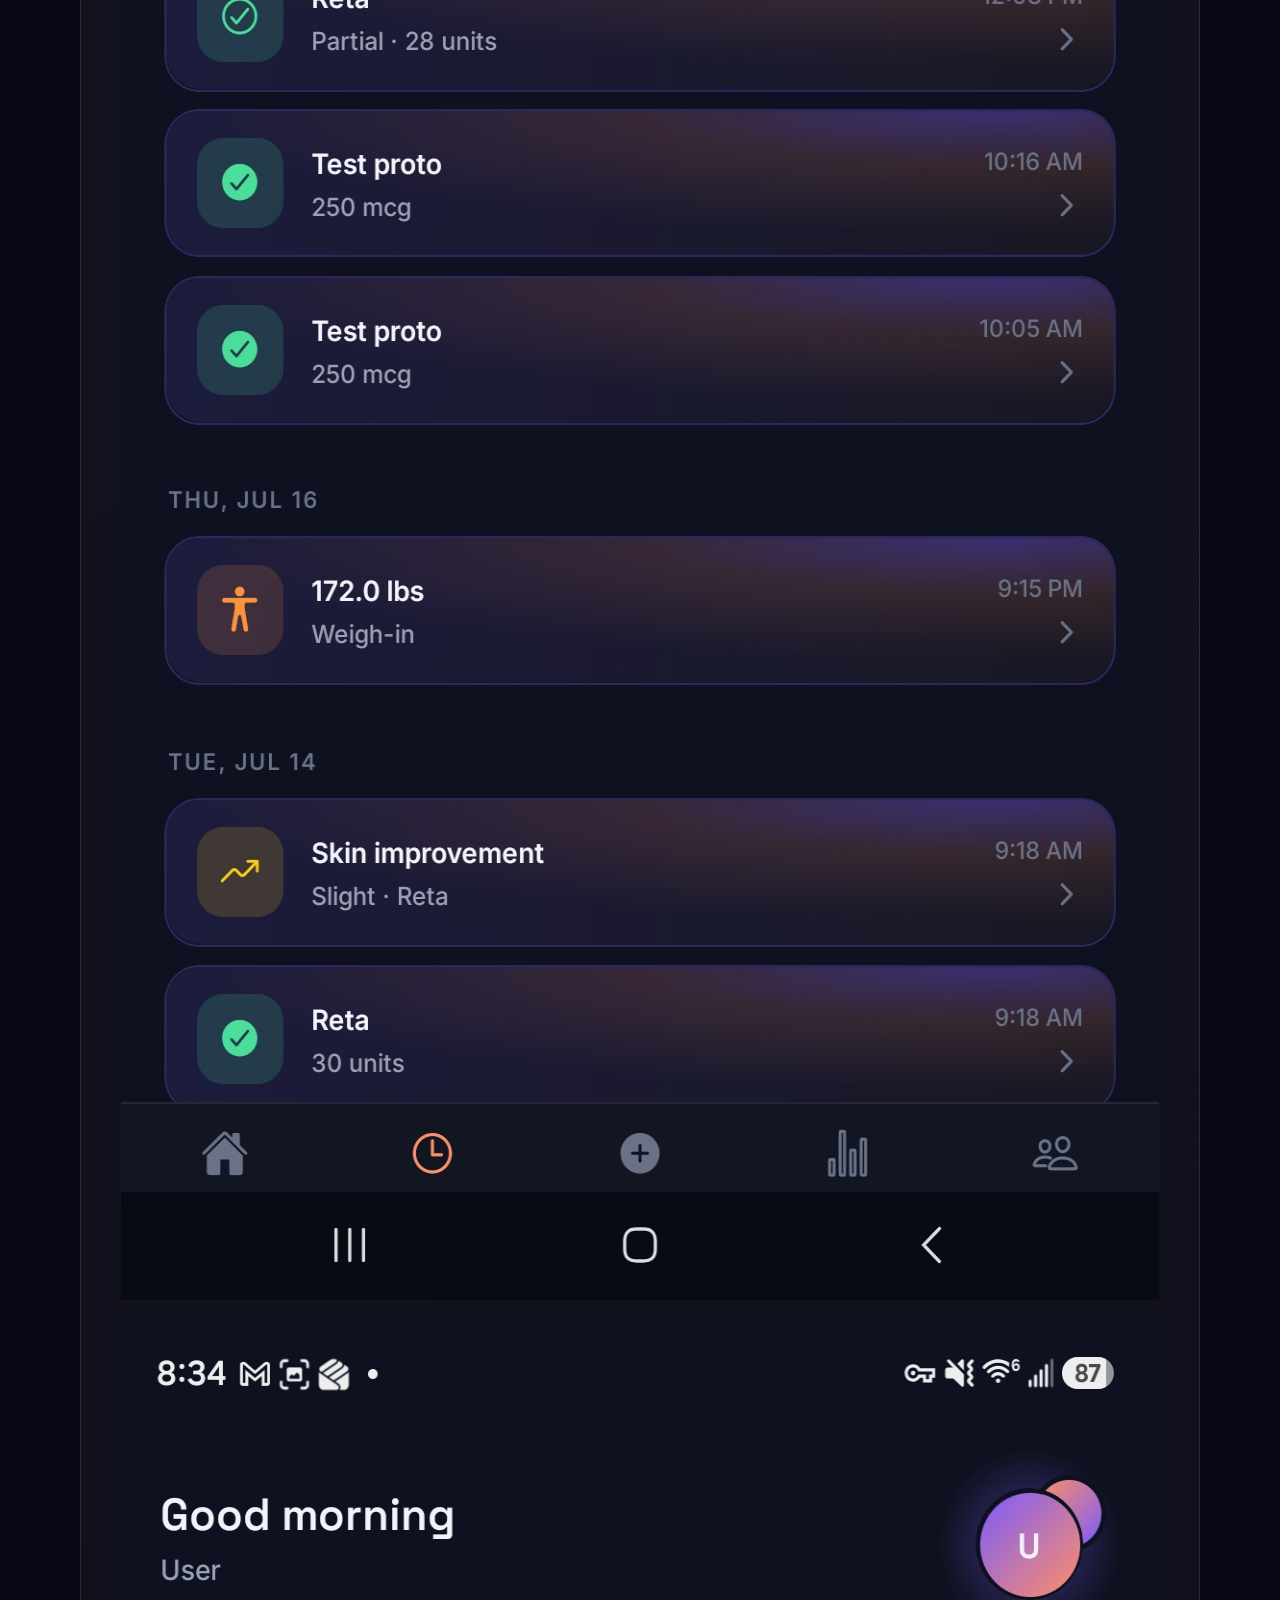
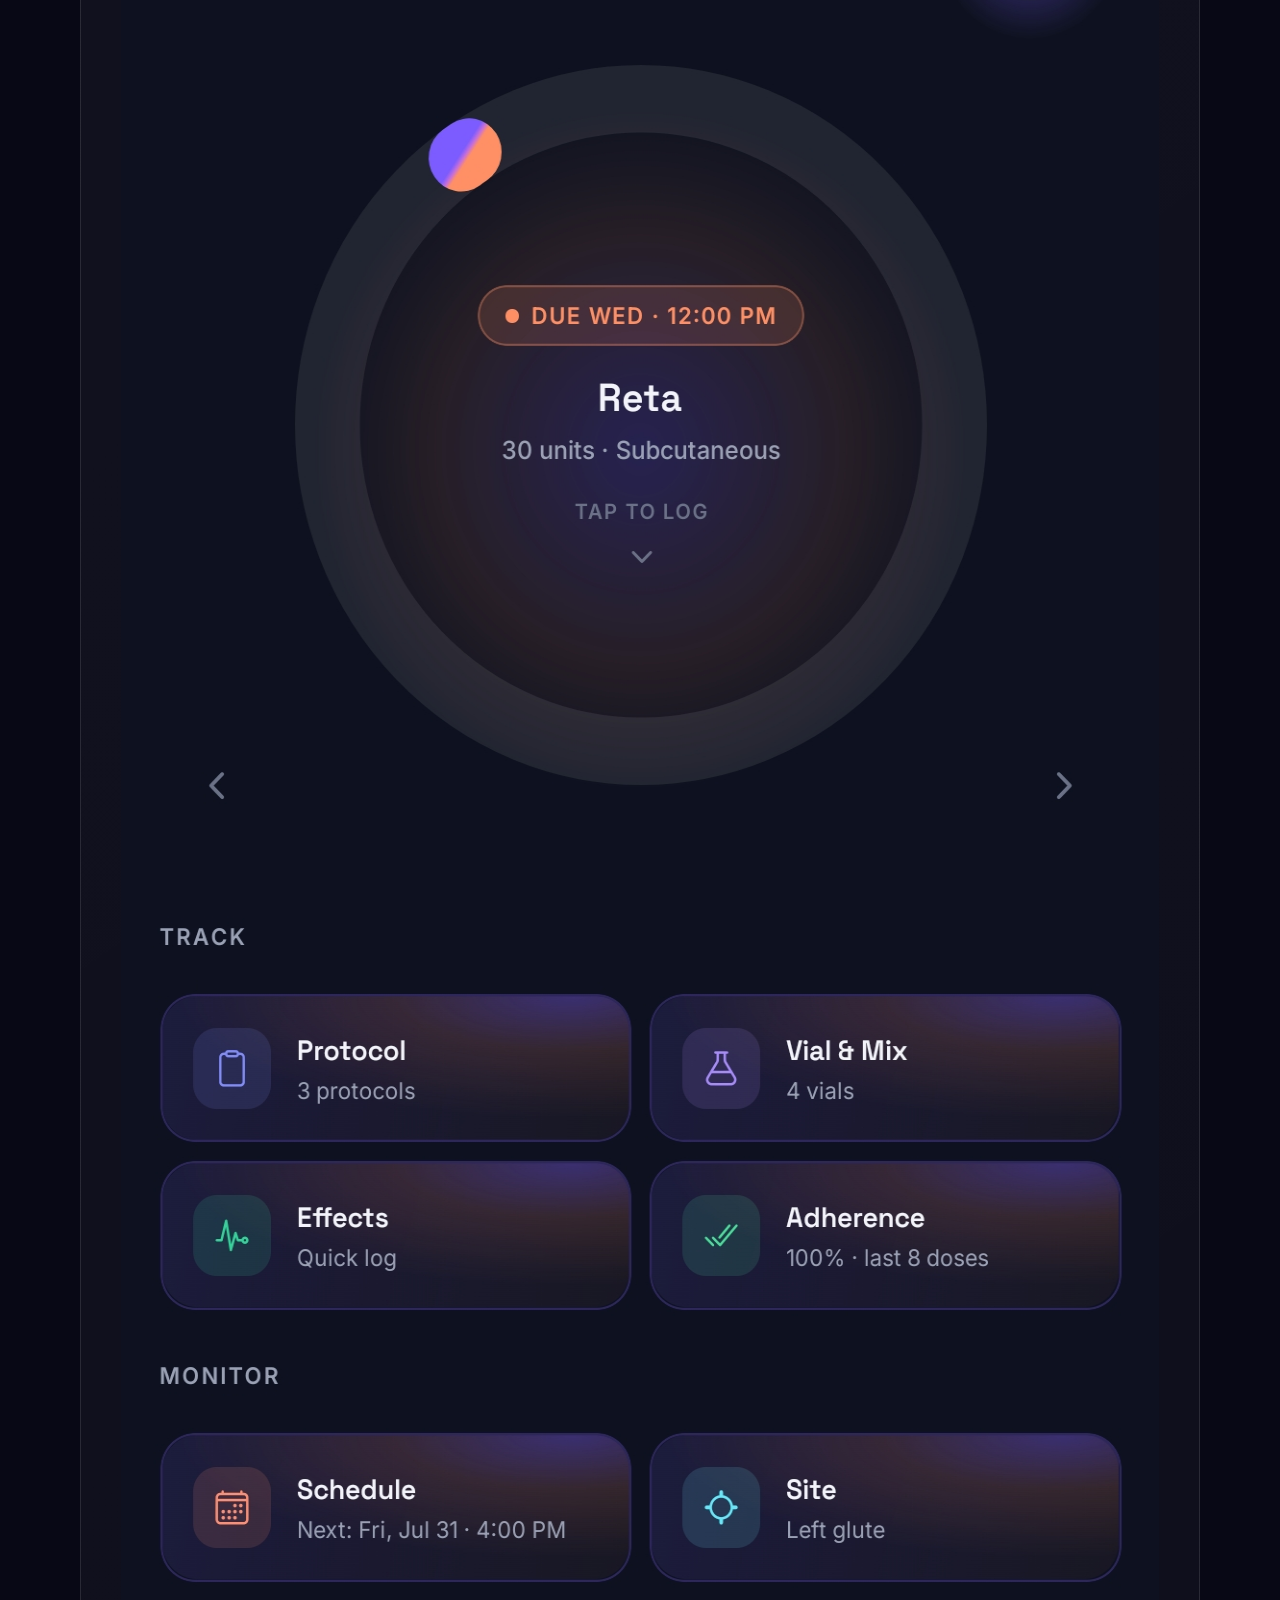
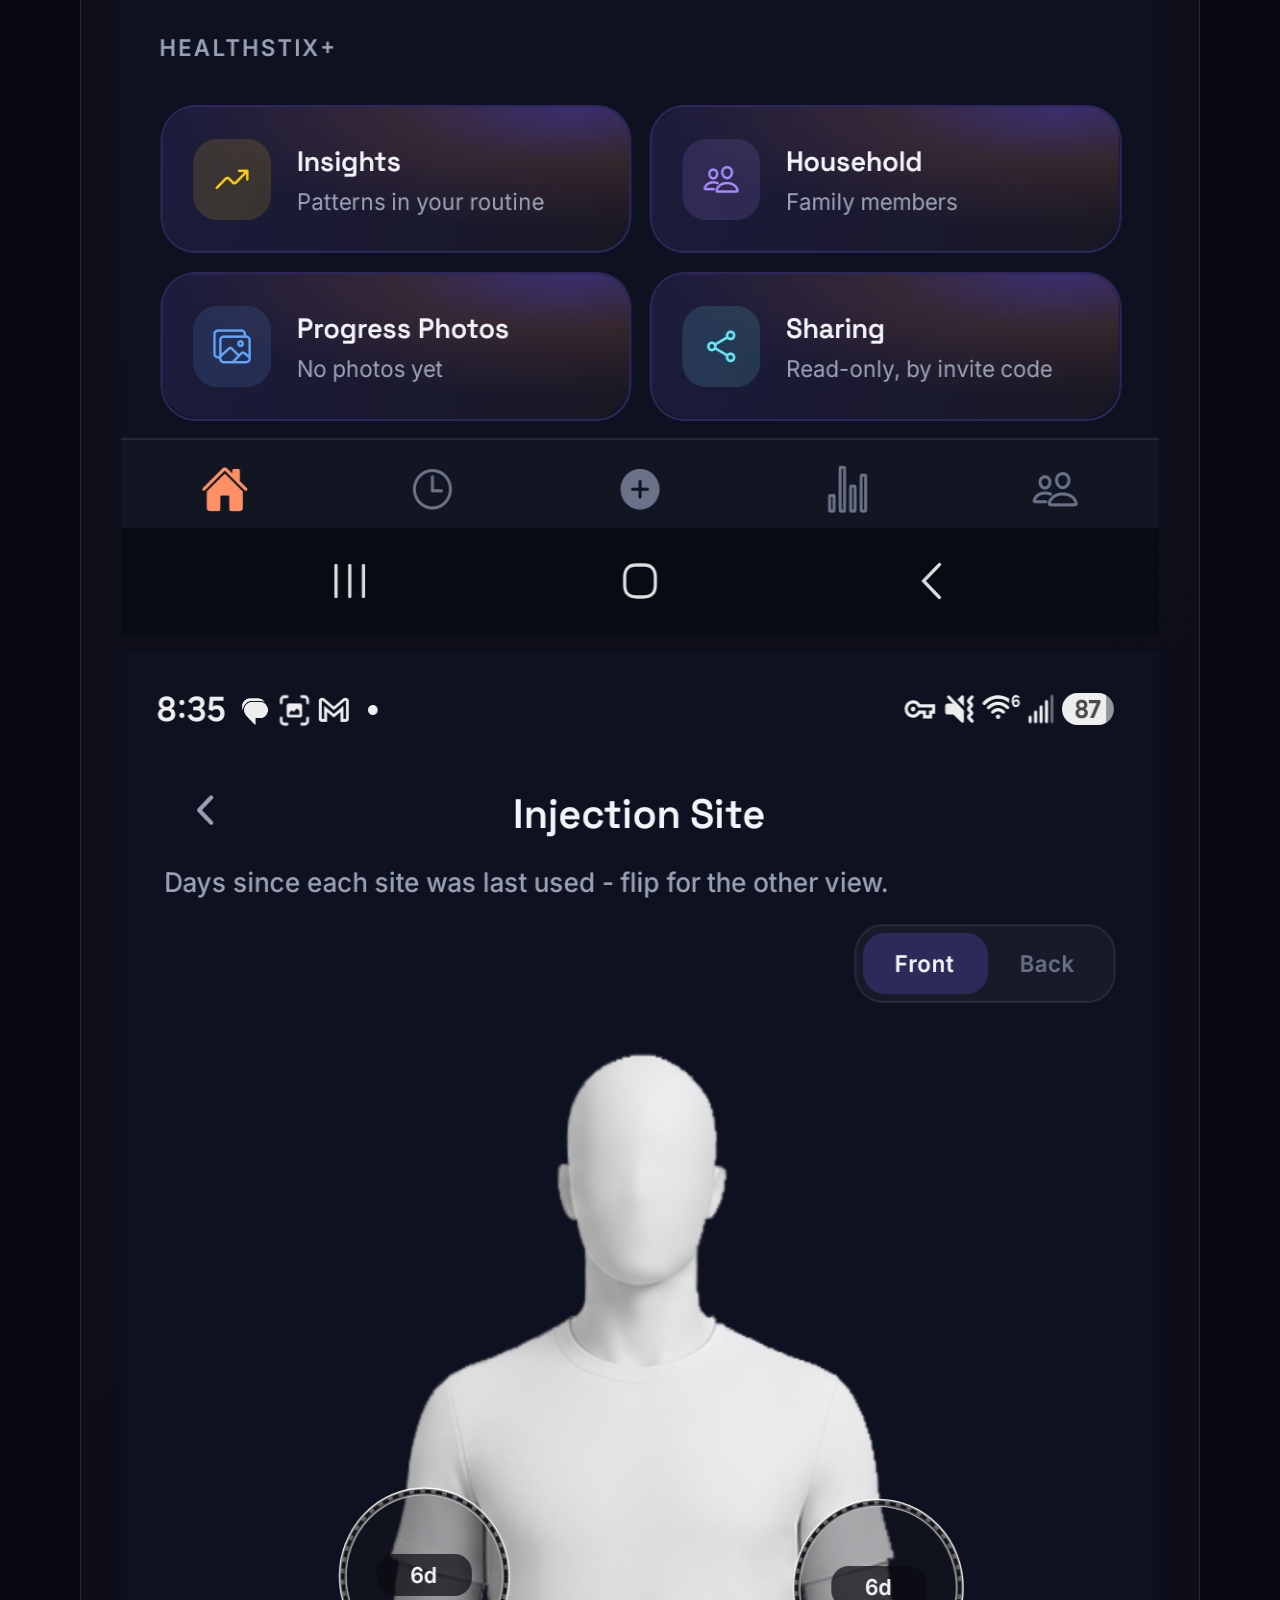
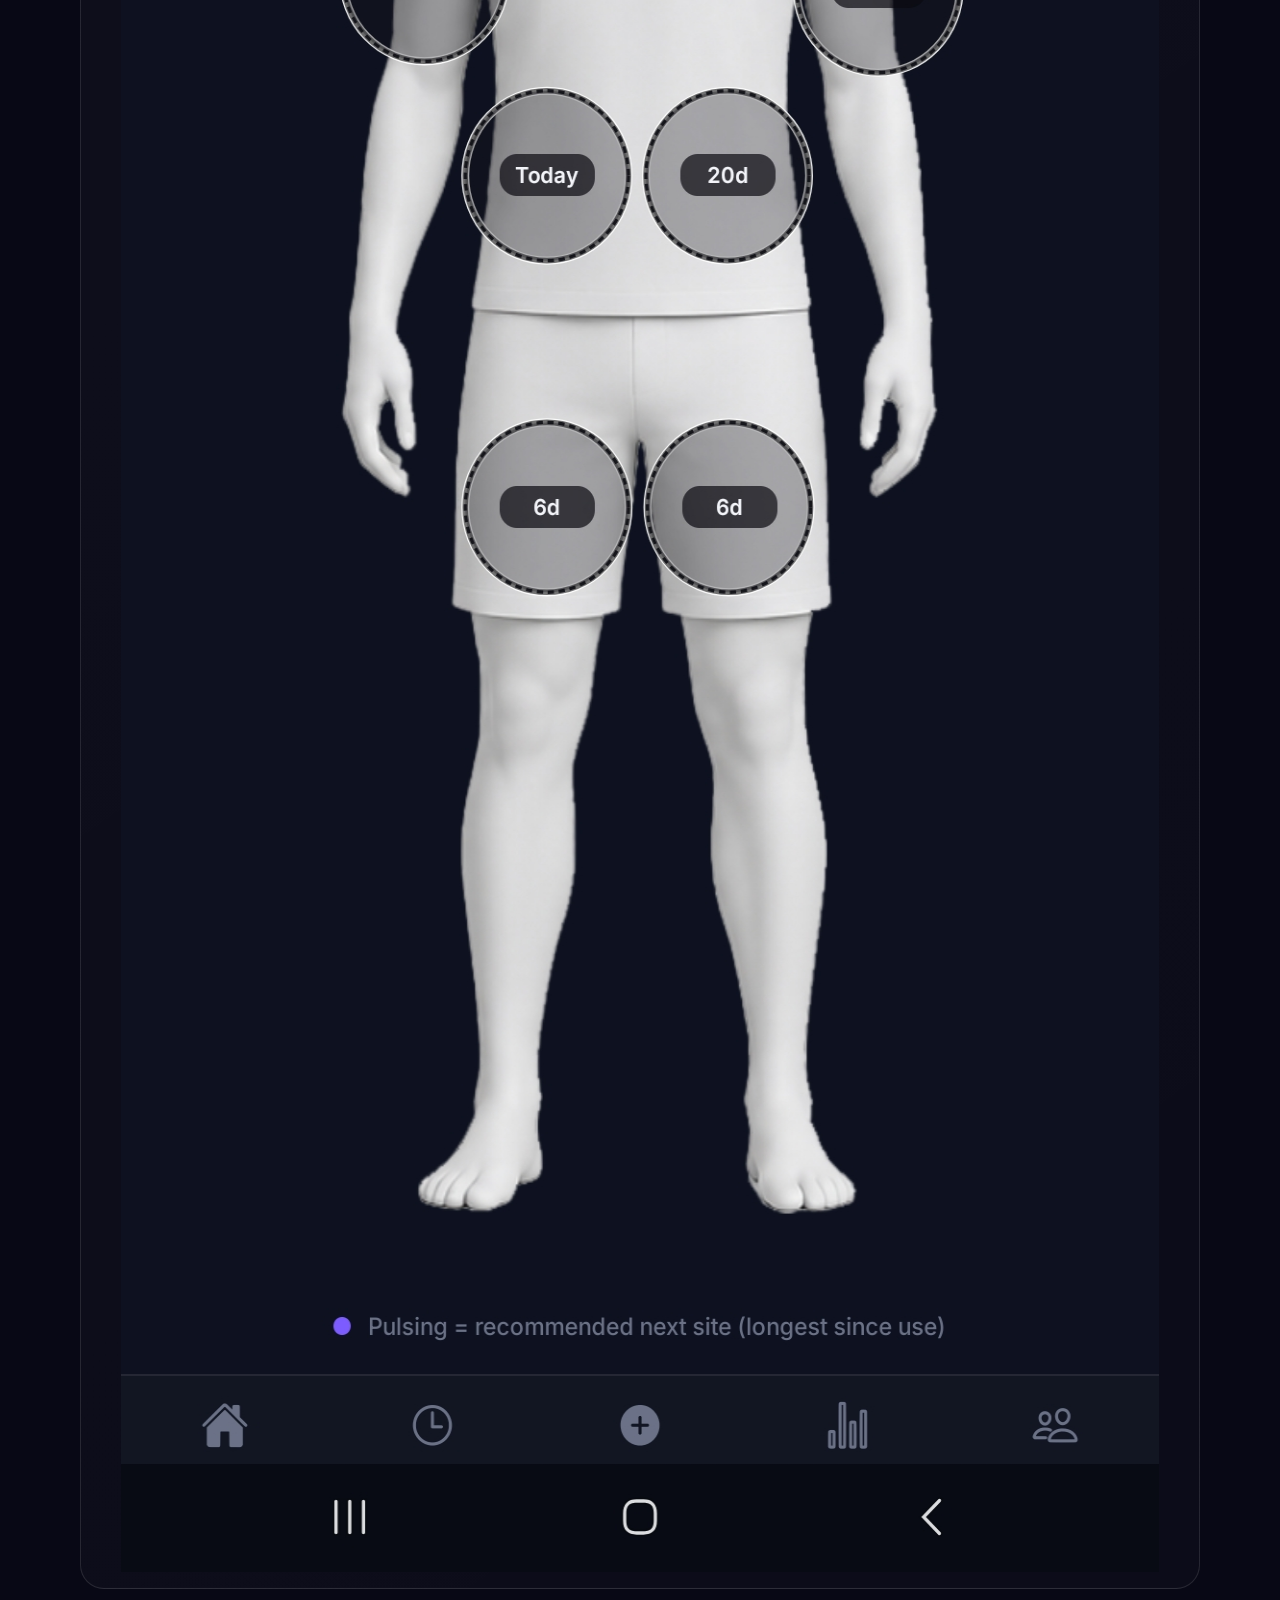
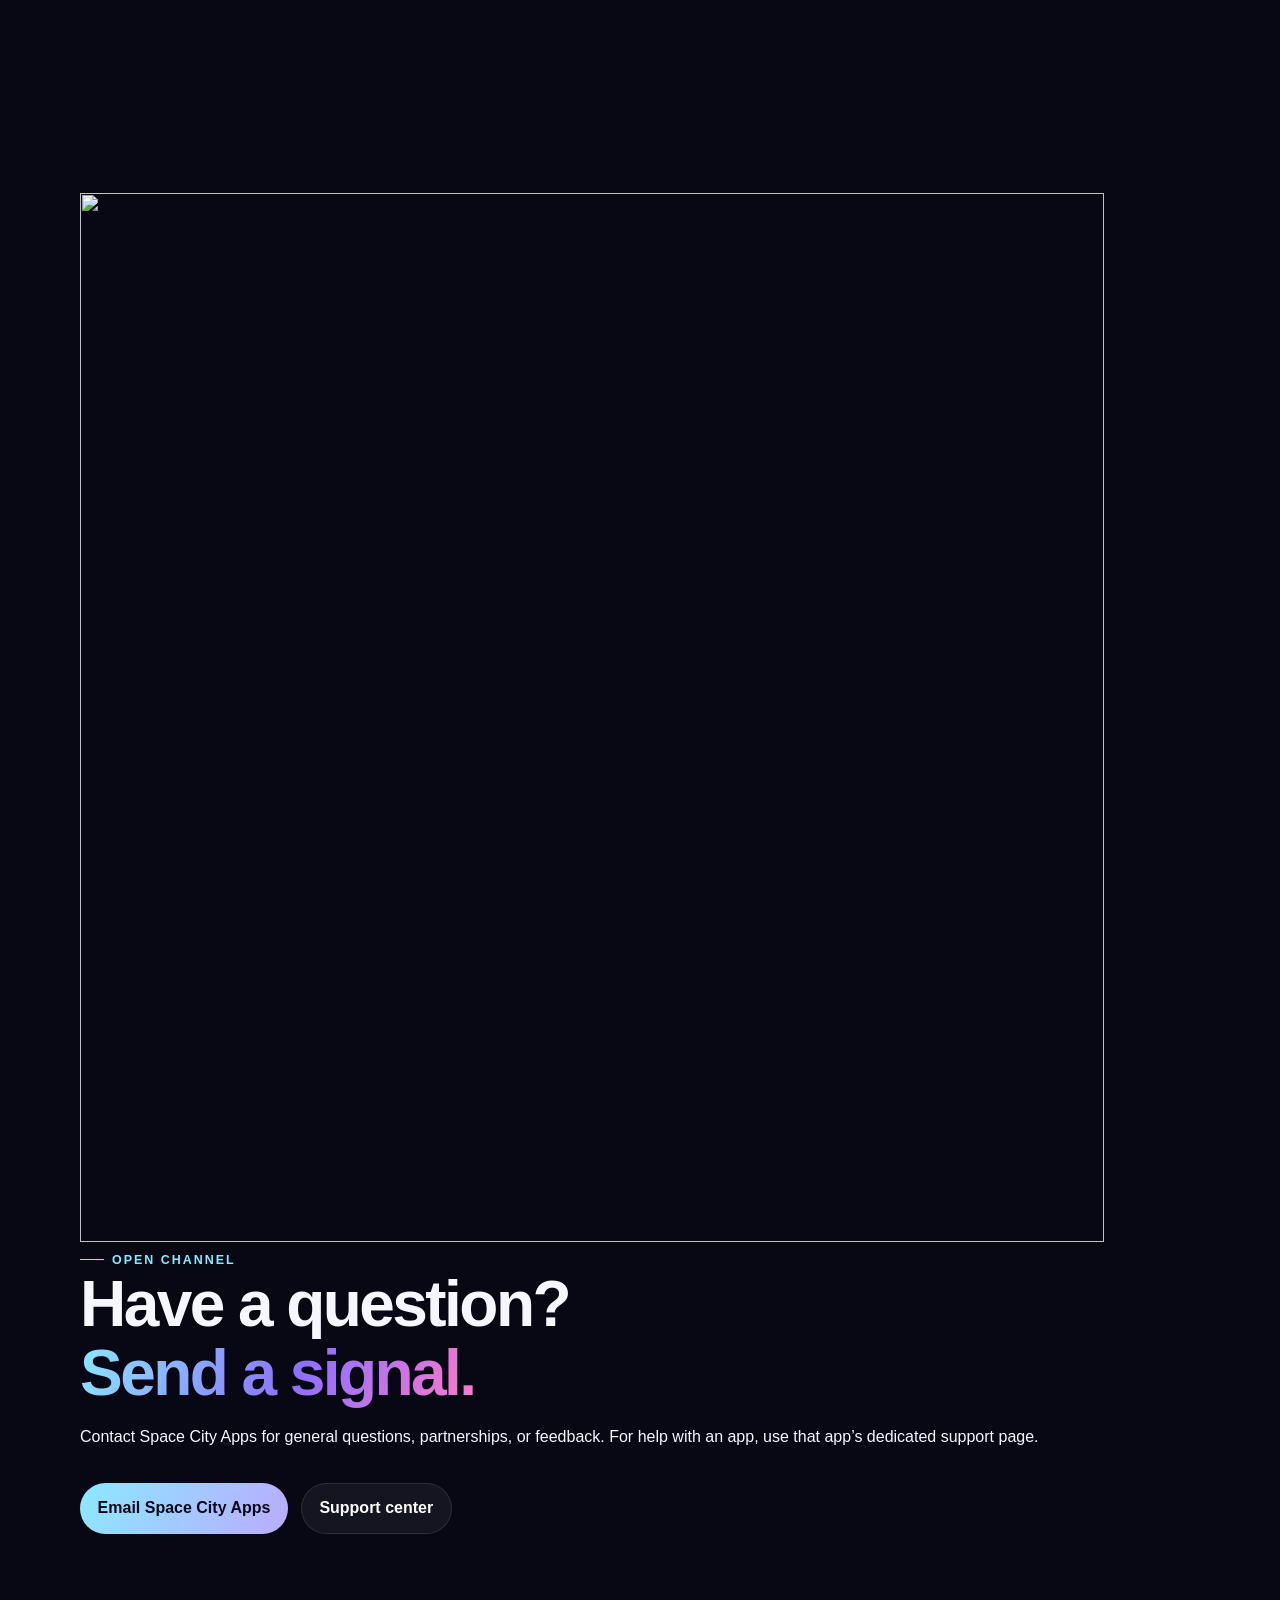
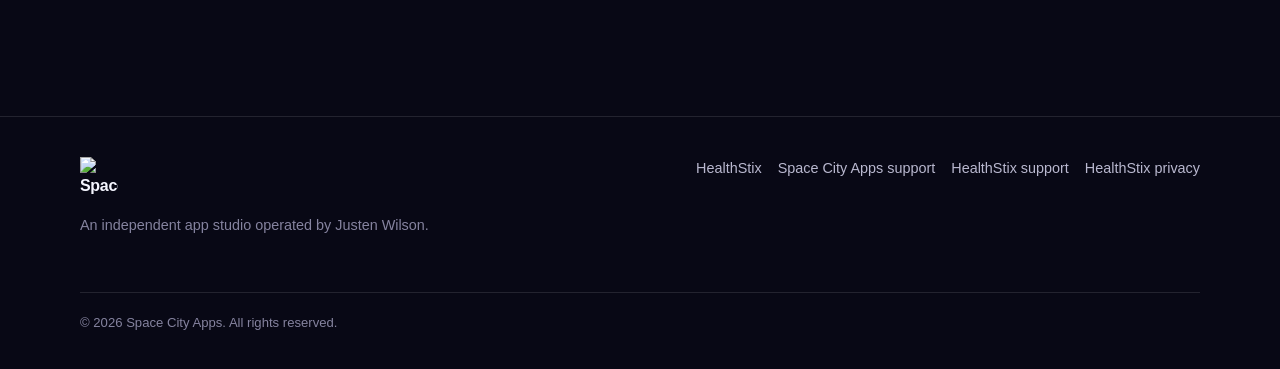
==== commit b070e89c: "Nest HealthStix navigation under Apps" ====
--- a/public/index.html
+++ b/public/index.html
@@ -25,7 +25,7 @@
   <header class="site-header">
     <nav class="nav" aria-label="Main navigation">
       <a class="brand" href="/" aria-current="page"><img src="/assets/space_city_apps_horizontal_2400.png" alt="Space City Apps"></a>
-      <div class="nav-links"><a href="#approach">Approach</a><a href="#apps">Apps</a><a href="/healthstix/">HealthStix</a><a class="nav-support" href="/support/">Support</a></div>
+      <div class="nav-links"><a class="nav-secondary" href="#approach">Approach</a><div class="nav-menu"><button class="nav-menu-trigger" type="button" aria-expanded="false" aria-controls="apps-menu">Apps <span aria-hidden="true">⌄</span></button><div class="nav-dropdown" id="apps-menu" hidden><a class="nav-app" href="/healthstix/"><img src="/assets/healthstix-icon.png" alt=""><span><strong>HealthStix</strong><small>Peptide tracking, simplified</small></span></a><div class="nav-app-links"><a href="/healthstix/support/">Help &amp; support</a><a href="/healthstix/privacy/">Privacy</a></div></div></div><a class="nav-support" href="/support/">Support</a></div>
     </nav>
   </header>
   <main id="main">
